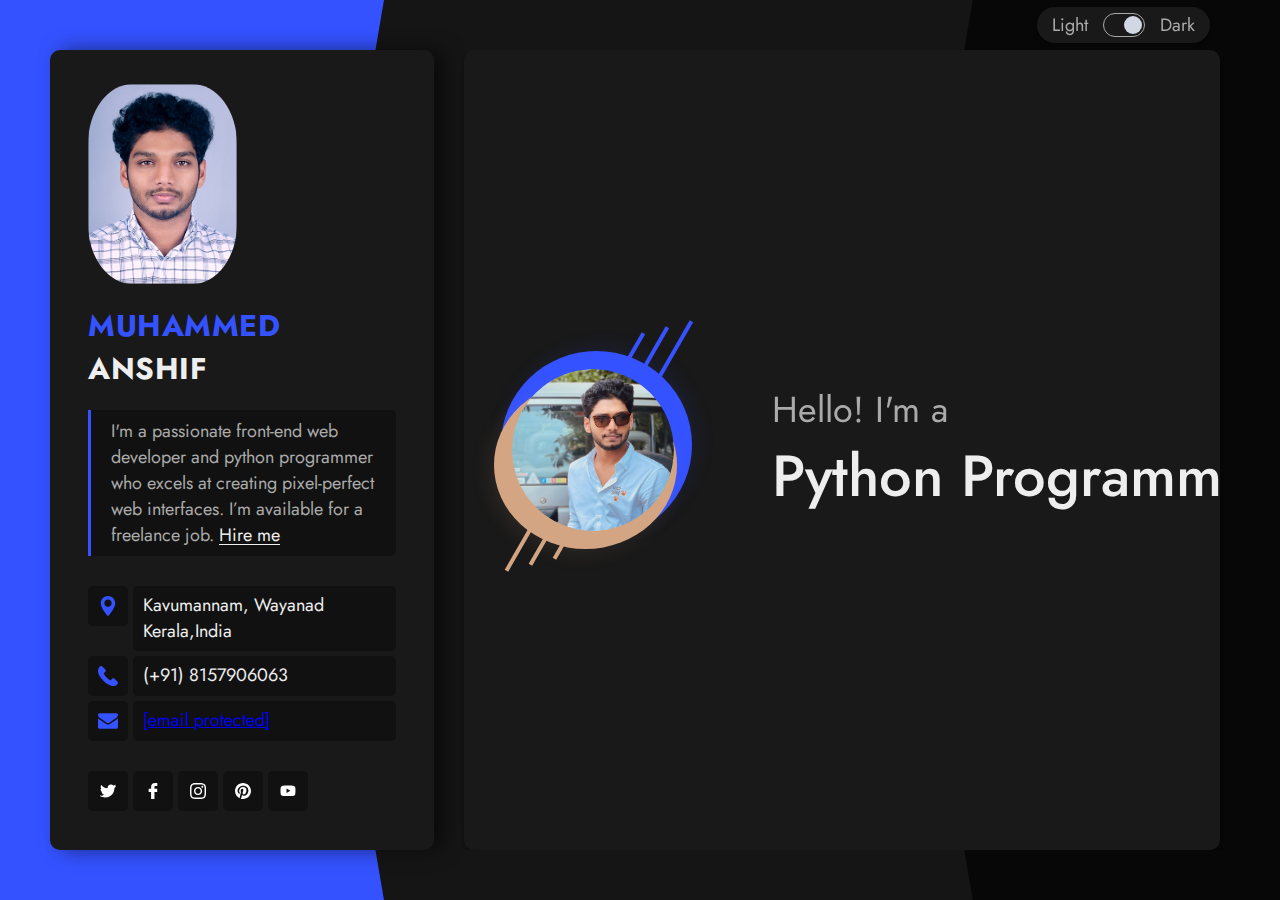
==== index.html @ 089da144 "first commit" ====
<!DOCTYPE html>
<!--[if lt IE 7 ]><html class="ie ie6" lang="en"> <![endif]-->
<!--[if IE 7 ]><html class="ie ie7" lang="en"> <![endif]-->
<!--[if IE 8 ]><html class="ie ie8" lang="en"> <![endif]-->
<!--[if (gte IE 9)|!(IE)]><!--><html lang="en"> <!--<![endif]-->
  

<!-- Mirrored from frenify.net/envato/frenify/html/deeebo/2/index.html by HTTrack Website Copier/3.x [XR&CO'2014], Fri, 22 Jul 2022 03:09:49 GMT -->
<head>

<meta http-equiv="Content-Type" content="text/html; charset=utf-8" />

<meta name="description" content="Deebo">
<meta name="author" content="Frenify">

<meta name="viewport" content="width=device-width, initial-scale=1, maximum-scale=1">

<title>Portfolio</title>

<!-- Google Fonts -->
<link rel="preconnect" href="https://fonts.googleapis.com/" />
<link rel="preconnect" href="https://fonts.gstatic.com/" crossorigin />
<link href="https://fonts.googleapis.com/css2?family=Jost:ital,wght@0,100;0,200;0,300;0,400;0,500;0,600;0,700;0,800;0,900;1,100;1,200;1,300;1,400;1,500;1,600;1,700;1,800;1,900&amp;display=swap" rel="stylesheet" />
<!-- /Google Fonts -->

<!-- Styles -->
<link type="text/css" rel="stylesheet" href="css/base7dd3.css?ver=4" />
<link type="text/css" rel="stylesheet" href="css/magnific7dd3.css?ver=4" />
<link type="text/css" rel="stylesheet" href="css/animated-headlines7dd3.css?ver=4" />
<link type="text/css" rel="stylesheet" href="css/style7dd3.css?ver=4" />
<!--[if lt IE 9]> <script type="text/javascript" src="js/modernizr.custom.js"></script> <![endif]-->
<!-- /Styles -->

</head>

<body>

<div class="deebo_fn_main">
			
			
	<!-- Light/Dark Switcher -->
	<div class="deebo_fn_switcher_wrap">
		<label>
			<span class="light">Light</span>
				<span class="checkbox_wrap">
					<input type="checkbox" id="skin_switcher" checked>
					<span class="slider round"></span>
				</span>
			<span class="dark">Dark</span>
		</label>
	</div>
	<!-- /Light/Dark Switcher -->
	
	
	<!-- Overlay -->
	<div class="right_bar_overlay"></div>
	<!--/ Overlay -->

	<!-- MODALBOX -->
	<div class="deebo_fn_modalbox">
		<a class="extra_closer" href="#"></a>
		<div class="box_inner">
			<a class="closer" href="#"><span></span></a>
			<div class="modal_content">

				<div class="modal_in">
					<!-- Content comes from JS -->
				</div>

				<div class="fn__nav" data-from="" data-index="">
					<a href="#" class="prev">
						<span class="text">Prev</span>
						<span class="arrow_wrapper"><span class="arrow"></span></span>
					</a>
					<a href="#" class="next">
						<span class="text">Next</span>
						<span class="arrow_wrapper"><span class="arrow"></span></span>
					</a>
				</div>
			</div>
		</div>
	</div>
	<!-- /MODALBOX --> 

	<!-- Overlay -->
	<div class="right_bar_overlay"></div>
	<!--/ Overlay -->

	<!-- MODALBOX -->
	<div class="deebo_fn_modalbox">
		<a class="extra_closer" href="#"></a>
		<div class="box_inner">
			<a class="closer" href="#"><span></span></a>
			<div class="modal_content">

				<div class="modal_in">
					<!-- Content comes from JS -->
				</div>

				<div class="fn__nav" data-from="" data-index="">
					<a href="#" class="prev">
						<span class="text">Prev</span>
						<span class="arrow_wrapper"><span class="arrow"></span></span>
					</a>
					<a href="#" class="next">
						<span class="text">Next</span>
						<span class="arrow_wrapper"><span class="arrow"></span></span>
					</a>
				</div>
			</div>
		</div>
	</div>
	<!-- /MODALBOX --> 

	<!-- Modal CV Card -->
	<div class="deebo_fn_cv">

		<!-- CV Inner -->
		<div class="deebo_fn__cv">

			<!-- CV Background -->
			<div class="cv__bg"></div>
			<div class="cv__bg2"></div>
			<!-- /CV Background -->

			<!-- CV Left Side -->
			<div class="cv__header">
				<div class="in">
					<div class="avatar">
						<img src="img/header/4.jpeg" alt="">
					</div>
					<h3><span>Muhammed</span> Anshif</h3>
					<p class="quote">I'm a passionate front-end web developer and  python programmer who excels at creating pixel-perfect web interfaces. I’m available for a freelance job. <a href="#contact" class="anchor">Hire me</a></p>
					<ul class="contact_info">
						<li>
							<span class="icon"><img src="svg/location.svg" alt="" class="fn__svg"></span>
							<p>Kavumannam, Wayanad Kerala,India</p>
						</li>
						<li>
							<span class="icon"><img src="svg/call.svg" alt="" class="fn__svg"></span>
							<p>(+91) 8157906063</p>
						</li>
						<li>
							<span class="icon"><img src="svg/message.svg" alt="" class="fn__svg"></span>
							<p><a href="Muhammedanshif35@gmail.com" class="__cf_email__" data-cfemail="08696c696557656164666d7a486d70696578646d266b6765">[email&#160;protected]</a></p>
						</li>
					</ul>
					<ul class="social">
						<li>
							<a href="#" target="_blank" title="twitter.com">
								<img class="fn__svg" src="svg/twitter.svg" alt="twitter.com" />
							</a>
						</li>
						<li>
							<a href="#" target="_blank" title="facebook.com">
								<img class="fn__svg" src="svg/facebook-logo.svg" alt="facebook.com" />
							</a>
						</li>
						<li>
							<a href="https://www.instagram.com/muhammed.anshif/" target="_blank" title="instagram.com">
								<img class="fn__svg" src="svg/instagram.svg" alt="instagram.com" />
							</a>
						</li>
						<li>
							<a href="#" target="_blank" title="printerest.com">
								<img class="fn__svg" src="svg/pinterest.svg" alt="printerest.com" />
							</a>
						</li>
						<li>
							<a href="#" target="_blank" title="youtube.com">
								<img class="fn__svg" src="svg/youtube.svg" alt="youtube.com" />
							</a>
						</li>
					</ul>
				</div>
			</div>
			<!-- /CV Left Side -->

			<!-- /CV Content Side -->
			<div class="cv__content">
				
				<section id="hero-header" class="section_header">
					<div class="content">
						<div class="left_hero_header">
							<div class="circle">
								<div class="bg_img" data-bg-img="img/header/2-modified.png"></div>
								<img src="img/thumb/square.jpg" alt="" />
								<div class="circle_holder_blue"><span></span></div>
								<div class="circle_holder_orange"><span></span></div>
								<div class="lines">
									<span></span>
									<span></span>
									<span></span>
								</div>
							</div>
						</div>
						<div class="right_hero_header">
							<div class="my_self">
								<h4>Hello! I'm a</h4>
								<h2>
									<!-- It is animation title. You can change animation variation by changing extra class to one of next classes: zoom, rotate-1, letters type, letters rotate-2, loading-bar, slide, clip, letters rotate-3, letters scale, push. cd-headline class can not be removed.  -->
									<span class="cd-headline clip">
										<span class="cd-words-wrapper">
										  <b class="is-visible">Python Programmer</b>
										  <b>Developer</b>
										  <b>Freelancer</b>
										</span>
									</span>
								</h2>
							</div>
						</div>
					</div>
				</section>


				<!-- CV: Biography Section -->
				<section id="cv_biography">
					<div class="section_title">
						<h3>Biography</h3>
					</div>
					<p>I'm a Freelancer full-stack Web Developer over 1 year experience,from kerala.I code and create web elements for amazing people<br> around the world. I like to work with new people.New people are New experiences.</p>
					<div class="fn_cs_info_items">
						<ul>
							<li><p>Name: <span>Muhammed Anshif</span></p></li>
							<li><p>Birthday: <span>June 15, 2000</span></p></li>
							<li><p>Languages: <span>English, Malayalam, Hindi,Tamil</span></p></li>
							<li><p>Age: <span>22 Years</span></p></li>
							<li><p>Nationality: <span>Indian</span></p></li>
							<li><p>Adress: <span>Wayanad, Kerala</span></p></li>
							<li><p>Telegram: <span>Available</span></p></li>
							<li><p>Phone: <span><a href="tel:+918157906063">(+91)8157906063</a></span></p></li>
							<li><p>Skype: <span>muhammedanshif35</span></p></li>
							<li><p>Email: <span><a href="muhammedanshif35@gmail.com"><span class="__cf_email__" data-cfemail="6a0c060b081e0f0b072a0d070b030644090507">[email&#160;protected]</span></a></span></p></li>
						</ul>
					</div>
				</section>
				<!-- /CV: Biography Section -->


				<!-- CV: Education Section -->
				<section id="cv_education">
					<div class="section_title">
						<h3>Education</h3>
					</div>
					<div class="fn_cs_boxed_list">
						<ul>
							<li>
								<div class="item">
									<div class="item_top">
										<h5>Calicut University</h5>
										<span>( 2018 — 2021 )</span>
									</div>
									<h3>Bachlores in Computer Application</h3>
									<p>Completed my degree in Bca from Wmo arts and science Collage,Muttil,Wayanad under Calicut University</p>
								</div>
							</li>
							<li>
								<div class="item">
									<div class="item_top">
										<h5>Govt. of kerala</h5>
										<span>( 2016 — 2018 )</span>
									</div>
									<h3>Higher Secondary</h3>
									<p>Completed my higher secondary in Science stream from wohss pinangode,Wayanad under kerala board of higher secondary education </p>
								</div>
							</li>
							<li>
								<div class="item">
									<div class="item_top">
										<h5>CBSE </h5>
										<span>( 2015 — 2016 )</span>
									</div>
									<h3>High School</h3>
									<p>Completed my High School From St.joseph's Convent School,Kalpetta,Wayanad under Central board of secondary education</p>
								</div>
							</li>
						</ul>
					</div>
				</section>
				<!-- /CV: Education Section -->


				<!-- CV: Experience Section -->
				<section id="cv_experience">
					<div class="section_title">
						<h3>Experience</h3>
					</div>
					<div class="fn_cs_boxed_list">
						<ul>
							<li>
								<div class="item">
									<div class="item_top">
										<h5>Quest  Innovative Solutions</h5>
										<span>( 2021 — 2022 )</span>
									</div>
									<h3>Full Stack Web developer</h3>
									<p>Completed My training programme from quest innovative solutions,Calicut</p>
								</div>
							</li>
							<li>
								<div class="item">
									<div class="item_top">
										<h5>Freelancer </h5>
										<span></span>
									</div>
									<h3>Front-end Developer</h3>
									<p>I'm a Freelancer full-stack Web Developer over 1 year experience.</p>
								</div>
							</li>
							<li>
								<!-- <div class="item">
									<div class="item_top">
										<h5>Twitter  LLC</h5>
										<span>( 2016 — 2011 )</span>
									</div>
									<h3>Graphic Designer</h3>
									<p>Adipisicing Lorem ipsum dolor sit amet, consectetur elit, sed do eiusmod tempor incididunt ut labore et dolore magna aliqua. </p>
								</div> -->
							</li>
						</ul>
					</div>
				</section>
				<!-- /CV: Experience Section -->


				<!-- CV: Skills Section -->
				<section id="cv_skills">
					<div class="section_title">
						<h3>Professionality</h3>
					</div>
					<div class="fn_cs_progress_bar">
						<div class="progress_item" data-value="80">
							<div class="item_in">
								<h3 class="progress_title">Adobe Photoshop</h3>
								<span class="progress_percent"></span>
								<div class="progress_bg"></div>
							</div>
						</div>

						<div class="progress_item" data-value="85">
							<div class="item_in">
								<h3 class="progress_title">HTML5 &amp; CSS3</h3>
								<span class="progress_percent"></span>
								<div class="progress_bg"></div>
							</div>
						</div>

						<div class="progress_item" data-value="65">
							<div class="item_in">
								<h3 class="progress_title">Python,Django</h3>
								<span class="progress_percent"></span>
								<div class="progress_bg"></div>
							</div>
						</div>

						<div class="progress_item" data-value="60">
							<div class="item_in">
								<h3 class="progress_title">Java</h3>
								<span class="progress_percent"></span>
								<div class="progress_bg"></div>
							</div>
						</div>

					</div>
				</section>
				<!-- /CV: Skills Section -->


				<!-- CV: Services Section -->
				<section id="cv_services">
					<div class="section_title">
						<h3>Services</h3>
					</div>
					<p>I help ambitious businesses like yours generate more profits by building awareness, driving web traffic, connecting with customers and growing overall sales.</p>
					<div class="fn_cs_service_list">
						<ul>
							<li>
								<div class="item">
									<div class="item_left">
										<h3>Websites &amp; platforms</h3>
										<p>I build brands through cultural insights &amp; strategic vision. Custom crafted business solutions.</p>
									</div>
									<div class="item_right">
										<p>offer price</p>
										<h3>$10</h3>
									</div>
								</div>
							</li>
							<li>
								<div class="item">
									<div class="item_left">
										<h3>Mobile applications</h3>
										<p>Custom marketing solutions. Get your business on the next level. We provide worldwide marketing.</p>
									</div>
									<div class="item_right">
										<p>offer price</p>
										<h3>$10</h3>
									</div>
								</div>
							</li>
							<li>
								<!-- <div class="item">
									<div class="item_left">
										<h3>Strategy &amp; branding</h3>
										<p>Design direction for business. Get your business on the next level. We help to create great experiences.</p>
									</div>
									<div class="item_right">
										<p>Starts from</p>
										<h3>$500</h3>
									</div>
								</div>
							</li>
							<li> -->
								<div class="item">
									<div class="item_left">
										<h3>Design conspect</h3>
										<p>Design direction for business. Get your business on the next level. We help to create great experiences.</p>
									</div>
									<div class="item_right">
										<p>offer price</p>
										<h3>$10</h3>
									</div>
								</div>
							</li>
						</ul>
					</div>
				</section>
				<!-- /CV: Services Section -->
				
				
				<!-- CV: Portfolio Section-->
				<section id="cv_portfolio">
					<div class="section_title">
						<h3>Portfolio</h3>
					</div>
					
					<!-- Portfolio Shortcode -->
					<div class="fn_cs_portfolio">
					
						<!-- Portfolio Filter -->
						<div class="portfolio_filter">
							<ul>
								<li><a href="#" class="current" data-filter="*">All</a></li>
								<li><a href="#" data-filter=".youtube">Youtube</a></li>
								<li><a href="#" data-filter=".vimeo">Vimeo</a></li>
								<li><a href="#" data-filter=".soundcloud">Soundcloud</a></li>
								<li><a href="#" data-filter=".popup">Popup</a></li>
							</ul>
						</div>
						<!-- /Portfolio Filter -->
						
						
						<!-- Portfolio List -->
						<div class="portfolio_list">
							<ul class="gallery_zoom grid">
								<li class="youtube grid-item">
									<div class="inner">
										<div class="entry">
											<a class="popup-youtube" href="https://www.youtube.com/watch?v=7e90gBu4pas">
												<img src="img/thumb/42-56.jpg" alt="" />
												<div class="main" data-bg-img="img/portfolio/1.jpg"></div>
												<div class="mobile_title">
													<h3>Mockup Shape</h3>
													<span>Youtube</span>
												</div>
											</a>
										</div>
									</div>
								</li>
								<li class="vimeo grid-item">
									<div class="inner">
										<div class="entry">
											<a class="popup-vimeo" href="https://vimeo.com/337293658">
												<img src="img/thumb/42-34.jpg" alt="" />
												<div class="main" data-bg-img="img/portfolio/2.jpg"></div>
												<div class="mobile_title">
													<h3>Ave Bottle</h3>
													<span>Vimeo</span>
												</div>
											</a>
										</div>
									</div>
								</li>
								<li class="soundcloud grid-item">
									<div class="inner">
										<div class="entry">
											<a class="soundcloude_link mfp-iframe audio" href="https://w.soundcloud.com/player/?url=https%3A//api.soundcloud.com/tracks/471954807&amp;color=%23ff5500&amp;auto_play=true&amp;hide_related=false&amp;show_comments=true&amp;show_user=true&amp;show_reposts=false&amp;show_teaser=true&amp;visual=true">
												<img src="img/thumb/42-56.jpg" alt="" />
												<div class="main" data-bg-img="img/portfolio/3.jpg"></div>
												<div class="mobile_title">
													<h3>Magic Art</h3>
													<span>Soundcloud</span>
												</div>
											</a>
										</div>
									</div>
								</li>
								<li class="popup grid-item">
									<div class="inner">
										<div class="entry">
											<a class="zoom" href="img/portfolio/5.jpg">
												<img src="img/thumb/42-56.jpg" alt="" />
												<div class="main" data-bg-img="img/portfolio/5.jpg"></div>
												<div class="mobile_title">
													<h3>Blue Lemon</h3>
													<span>Popup</span>
												</div>
											</a>
										</div>
									</div>
								</li>
								<li class="popup grid-item">
									<div class="inner">
										<div class="entry">
											<a class="zoom" href="img/portfolio/4.jpg">
												<img src="img/thumb/42-34.jpg" alt="" />
												<div class="main" data-bg-img="img/portfolio/4.jpg"></div>
												<div class="mobile_title">
													<h3>Art Stone</h3>
													<span>Popup</span>
												</div>
											</a>
										</div>
									</div>
								</li>
								<li class="popup grid-item">
									<div class="inner">
										<div class="entry">
											<a class="zoom" href="img/portfolio/6.jpg">
												<img src="img/thumb/42-34.jpg" alt="" />
												<div class="main" data-bg-img="img/portfolio/6.jpg"></div>
												<div class="mobile_title">
													<h3>Global Evolution</h3>
													<span>Popup</span>
												</div>
											</a>
										</div>
									</div>
								</li>
							</ul>
						</div>
						<!-- /Portfolio List -->
						
					</div>
					<!-- /Portfolio Shortcode -->
					
				</section>
				<!-- /CV: Portfolio Section-->

				<!-- CV: Testimonials -->
				<!-- <section id="cv_testimonials">
					<div class="section_title">
						<h3>References</h3>
					</div>
					<p>A testimonial is effectively a review or recommendation from a client, letting other people know how your products or services benefitted them. We respect each client and help everyone with all our might.</p>

					<div class="fn_cs_testimonials">
						<ul>
							<li>
								<div class="item">
									<div class="item_left">
										<p>One of the best. It works quite well for software development also. The design and ease of installation and customizing is exceptional. Many plaudits to the developers!</p>
									</div>
									<div class="item_right">
										<div class="t_ava">
											<div class="ava_in" data-bg-img="img/testimonials/1.jpg"></div>
										</div>
										<div class="t_name">
											<p>OldPhot</p>
										</div>
										<div class="t_rating" data-stars="5">
											<div class="rating_in">
												<div class="rating_active"><img src="svg/five-stars.svg" alt="" class="fn__svg"></div>
												<div class="rating_regular"><img src="svg/five-stars.svg" alt="" class="fn__svg"></div>
											</div>
										</div>
									</div>
								</div>
							</li>
							<li>
								<div class="item">
									<div class="item_left">
										<p>Very good design and code quality. The costumer support is excellent. They respond within minutes and solve problems on the fly. I sincerely recommend!</p>
									</div>
									<div class="item_right">
										<div class="t_ava">
											<div class="ava_in" data-bg-img="img/testimonials/2.jpg"></div>
										</div>
										<div class="t_name">
											<p>Wuoh</p>
										</div>
										<div class="t_rating" data-stars="5">
											<div class="rating_in">
												<div class="rating_active"><img src="svg/five-stars.svg" alt="" class="fn__svg"></div>
												<div class="rating_regular"><img src="svg/five-stars.svg" alt="" class="fn__svg"></div>
											</div>
										</div>
									</div>
								</div>
							</li>
							<li>
								<div class="item">
									<div class="item_left">
										<p>I Like the whole Theme, the design, customizability, features, etc. The support has been absolutely fantastic and friendly, helping me to solve any issue I was having.</p>
									</div>
									<div class="item_right">
										<div class="t_ava">
											<div class="ava_in" data-bg-img="img/testimonials/3.jpg"></div>
										</div>
										<div class="t_name">
											<p>Bartolo</p>
										</div>
										<div class="t_rating" data-stars="5">
											<div class="rating_in">
												<div class="rating_active"><img src="svg/five-stars.svg" alt="" class="fn__svg"></div>
												<div class="rating_regular"><img src="svg/five-stars.svg" alt="" class="fn__svg"></div>
											</div>
										</div>
									</div>
								</div>
							</li>
							<li>
								<div class="item">
									<div class="item_left">
										<p>The best theme in the world ;) Really love it. Support is amazing, and they always help me with my problems. To be honest - I have earlier other theme, but this is so good, that why I choose it</p>
									</div>
									<div class="item_right">
										<div class="t_ava">
											<div class="ava_in" data-bg-img="img/testimonials/4.jpg"></div>
										</div>
										<div class="t_name">
											<p>Przemeknorek</p>
										</div>
										<div class="t_rating" data-stars="5">
											<div class="rating_in">
												<div class="rating_active"><img src="svg/five-stars.svg" alt="" class="fn__svg"></div>
												<div class="rating_regular"><img src="svg/five-stars.svg" alt="" class="fn__svg"></div>
											</div>
										</div>
									</div>
								</div>
							</li>
						</ul>
					</div>


				</section>
				<!-- /CV: Testimonials -->
				
				
				<!-- CV: Clients Section -->
				<section id="clients" class="section_clients">
					<div class="section_title">
						<h3>Clients</h3>
					</div>
					<div class="clients_wrapper">
						<ul>
							<li>
								<a href="#">
									<img src="img/clients/1.png" alt="colorlib" />
								</a>
							</li>
							<li>
								<a href="#">
									<img src="img/clients/2.png" alt="envato" />
								</a>
							</li>
							<li>
								<a href="#">
									<img src="img/clients/3.png" alt="pingdom" />
								</a>
							</li>
							<li>
								<a href="#">
									<img src="img/clients/4.png" alt="magento" />
								</a>
							</li>
							<li>
								<a href="#">
									<img src="img/clients/5.png" alt="woocommerce" />
								</a>
							</li>
							<li>
								<a href="#">
									<img src="img/clients/6.png" alt="larevel" />
								</a>
							</li>
							<li>
								<a href="#">
									<img src="img/clients/7.png" alt="angular" />
								</a>
							</li>
							<li>
								<a href="#">
									<img src="img/clients/8.png" alt="google" /> 
								</a>
							</li>
						</ul>
					</div>
				</section> 
				<!-- /CV: Clients Section -->
				
				
				<!-- CV: News Section -->
				<!-- <section id="tips" class="section_tips">
					<div class="section_title">
						<h3>Latest Articles</h3>
					</div>

					<div class="tips_content">
						<ul class="modal_items" data-from="blog" data-count="5">
							<li>
								<div class="item modal_item" data-index="1">
									<div class="item_left">
										<p>November 18, 2021</p>
										<h5><a href="#">Emotional Slider Animation in After Effects</a></h5>
										<a href="#" class="read_more">Read More</a>
										<div class="fn__hidden">
											<p class="fn__cat">November 18, 2021</p>
											<h3 class="fn__title">Emotional Slider Animation in After Effects</h3>
											<div class="img_holder">
												<img src="img/thumb/square.jpg" alt="">
												<div class="abs_img" data-bg-img="img/blog/1.jpg"></div>
											</div>
											<p class="fn__desc">Sed ornare tellus a odio bibendum, at tristique sapien malesuada. Proin sagittis maximus accumsan. Class aptent taciti sociosqu ad litora torquent per conubia nostra, per inceptos himenaeos. Lorem ipsum dolor sit amet, consectetur adipiscing elit. Quisque gravida quam sit amet elit varius tempor. Pellentesque purus eros, blandit eu mollis vel, commodo eget orci.</p>
											<p class="fn__desc">Quisque dui metus, eleifend at enim ac, imperdiet sagittis dolor. Vestibulum ipsum quam, feugiat non velit sit amet, pulvinar varius nisl. Mauris tristique, ipsum sit amet lacinia congue, mauris magna tempus nibh, in mollis eros enim a tortor. Morbi enim arcu, tristique vitae mi nec, hendrerit pharetra metus. Phasellus id feugiat purus. In vel elit eu lacus ultrices feugiat. Etiam at aliquet mi. Nunc sit amet libero sit amet lectus pellentesque sagittis. Curabitur blandit ante quis erat dapibus viverra.</p>
											<p class="fn__desc">Sed porttitor augue erat, vitae convallis odio viverra id. In nec finibus elit. Nullam ac sodales nunc, vel sagittis elit. Ut condimentum ex ipsum, eu ornare odio aliquam eu. Ut iaculis eros quam, eu bibendum tellus convallis quis. Donec sapien risus, consequat ut magna nec, interdum porta nisl. Vivamus pulvinar hendrerit finibus.</p>
										</div>
									</div>
									<div class="item_right">
										<div class="abs_img" data-bg-img="img/blog/1.jpg"></div>
									</div>
								</div>
							</li>
							<li>
								<div class="item modal_item" data-index="2">
									<div class="item_left">
										<p>September 15, 2021</p>
										<h5><a href="#">Principle Tutorial &amp; Onboarding Flow Animation</a></h5>
										<a href="#" class="read_more">Read More</a>
										<div class="fn__hidden">
											<p class="fn__cat">September 15, 2021</p>
											<h3 class="fn__title">Principle Tutorial &amp; Onboarding Flow Animation</h3>
											<div class="img_holder">
												<img src="img/thumb/square.jpg" alt="">
												<div class="abs_img" data-bg-img="img/blog/2.jpg"></div>
											</div>
											<p class="fn__desc">Sed ornare tellus a odio bibendum, at tristique sapien malesuada. Proin sagittis maximus accumsan. Class aptent taciti sociosqu ad litora torquent per conubia nostra, per inceptos himenaeos. Lorem ipsum dolor sit amet, consectetur adipiscing elit. Quisque gravida quam sit amet elit varius tempor. Pellentesque purus eros, blandit eu mollis vel, commodo eget orci.</p>
											<p class="fn__desc">Quisque dui metus, eleifend at enim ac, imperdiet sagittis dolor. Vestibulum ipsum quam, feugiat non velit sit amet, pulvinar varius nisl. Mauris tristique, ipsum sit amet lacinia congue, mauris magna tempus nibh, in mollis eros enim a tortor. Morbi enim arcu, tristique vitae mi nec, hendrerit pharetra metus. Phasellus id feugiat purus. In vel elit eu lacus ultrices feugiat. Etiam at aliquet mi. Nunc sit amet libero sit amet lectus pellentesque sagittis. Curabitur blandit ante quis erat dapibus viverra.</p>
											<p class="fn__desc">Sed porttitor augue erat, vitae convallis odio viverra id. In nec finibus elit. Nullam ac sodales nunc, vel sagittis elit. Ut condimentum ex ipsum, eu ornare odio aliquam eu. Ut iaculis eros quam, eu bibendum tellus convallis quis. Donec sapien risus, consequat ut magna nec, interdum porta nisl. Vivamus pulvinar hendrerit finibus.</p>
										</div>
									</div>
									<div class="item_right">
										<div class="abs_img" data-bg-img="img/blog/2.jpg"></div>
									</div>
								</div>
							</li>
							<li>
								<div class="item modal_item" data-index="3">
									<div class="item_left">
										<p>September 03, 2021</p>
										<h5><a href="#">Ordering Ballooon Bouquets UI Design and Animation</a></h5>
										<a href="#" class="read_more">Read More</a>
										<div class="fn__hidden">
											<p class="fn__cat">September 03, 2021</p>
											<h3 class="fn__title">Ordering Ballooon Bouquets UI Design and Animation</h3>
											<div class="img_holder">
												<img src="img/thumb/square.jpg" alt="">
												<div class="abs_img" data-bg-img="img/blog/3.jpg"></div>
											</div>
											<p class="fn__desc">Sed ornare tellus a odio bibendum, at tristique sapien malesuada. Proin sagittis maximus accumsan. Class aptent taciti sociosqu ad litora torquent per conubia nostra, per inceptos himenaeos. Lorem ipsum dolor sit amet, consectetur adipiscing elit. Quisque gravida quam sit amet elit varius tempor. Pellentesque purus eros, blandit eu mollis vel, commodo eget orci.</p>
											<p class="fn__desc">Quisque dui metus, eleifend at enim ac, imperdiet sagittis dolor. Vestibulum ipsum quam, feugiat non velit sit amet, pulvinar varius nisl. Mauris tristique, ipsum sit amet lacinia congue, mauris magna tempus nibh, in mollis eros enim a tortor. Morbi enim arcu, tristique vitae mi nec, hendrerit pharetra metus. Phasellus id feugiat purus. In vel elit eu lacus ultrices feugiat. Etiam at aliquet mi. Nunc sit amet libero sit amet lectus pellentesque sagittis. Curabitur blandit ante quis erat dapibus viverra.</p>
											<p class="fn__desc">Sed porttitor augue erat, vitae convallis odio viverra id. In nec finibus elit. Nullam ac sodales nunc, vel sagittis elit. Ut condimentum ex ipsum, eu ornare odio aliquam eu. Ut iaculis eros quam, eu bibendum tellus convallis quis. Donec sapien risus, consequat ut magna nec, interdum porta nisl. Vivamus pulvinar hendrerit finibus.</p>
										</div>
									</div>
									<div class="item_right">
										<div class="abs_img" data-bg-img="img/blog/3.jpg"></div>
									</div>
								</div>
							</li>
							<li class="be_animated">
								<div class="item modal_item" data-index="4">
									<div class="item_left">
										<p>August 20, 2021</p>
										<h5><a href="#">How to Prepare Your Design Portfolio</a></h5>
										<a href="#" class="read_more">Read More</a>
										<div class="fn__hidden">
											<p class="fn__cat">August 20, 2021</p>
											<h3 class="fn__title">How to Prepare Your Design Portfolio</h3>
											<div class="img_holder">
												<img src="img/thumb/square.jpg" alt="">
												<div class="abs_img" data-bg-img="img/blog/4.jpg"></div>
											</div>
											<p class="fn__desc">Sed ornare tellus a odio bibendum, at tristique sapien malesuada. Proin sagittis maximus accumsan. Class aptent taciti sociosqu ad litora torquent per conubia nostra, per inceptos himenaeos. Lorem ipsum dolor sit amet, consectetur adipiscing elit. Quisque gravida quam sit amet elit varius tempor. Pellentesque purus eros, blandit eu mollis vel, commodo eget orci.</p>
											<p class="fn__desc">Quisque dui metus, eleifend at enim ac, imperdiet sagittis dolor. Vestibulum ipsum quam, feugiat non velit sit amet, pulvinar varius nisl. Mauris tristique, ipsum sit amet lacinia congue, mauris magna tempus nibh, in mollis eros enim a tortor. Morbi enim arcu, tristique vitae mi nec, hendrerit pharetra metus. Phasellus id feugiat purus. In vel elit eu lacus ultrices feugiat. Etiam at aliquet mi. Nunc sit amet libero sit amet lectus pellentesque sagittis. Curabitur blandit ante quis erat dapibus viverra.</p>
											<p class="fn__desc">Sed porttitor augue erat, vitae convallis odio viverra id. In nec finibus elit. Nullam ac sodales nunc, vel sagittis elit. Ut condimentum ex ipsum, eu ornare odio aliquam eu. Ut iaculis eros quam, eu bibendum tellus convallis quis. Donec sapien risus, consequat ut magna nec, interdum porta nisl. Vivamus pulvinar hendrerit finibus.</p>
										</div>
									</div>
									<div class="item_right">
										<div class="abs_img" data-bg-img="img/blog/4.jpg"></div>
									</div>
								</div>
							</li>
							<li class="be_animated">
								<div class="item modal_item" data-index="5">
									<div class="item_left">
										<p>July 11, 2021</p>
										<h5><a href="#">Lottie Animation &amp; After Effects Tutorial</a></h5>
										<a href="#" class="read_more">Read More</a>
										<div class="fn__hidden">
											<p class="fn__cat">July 11, 2021</p>
											<h3 class="fn__title">Lottie Animation &amp; After Effects Tutorial</h3>
											<div class="img_holder">
												<img src="img/thumb/square.jpg" alt="">
												<div class="abs_img" data-bg-img="img/blog/5.jpg"></div>
											</div>
											<p class="fn__desc">Sed ornare tellus a odio bibendum, at tristique sapien malesuada. Proin sagittis maximus accumsan. Class aptent taciti sociosqu ad litora torquent per conubia nostra, per inceptos himenaeos. Lorem ipsum dolor sit amet, consectetur adipiscing elit. Quisque gravida quam sit amet elit varius tempor. Pellentesque purus eros, blandit eu mollis vel, commodo eget orci.</p>
											<p class="fn__desc">Quisque dui metus, eleifend at enim ac, imperdiet sagittis dolor. Vestibulum ipsum quam, feugiat non velit sit amet, pulvinar varius nisl. Mauris tristique, ipsum sit amet lacinia congue, mauris magna tempus nibh, in mollis eros enim a tortor. Morbi enim arcu, tristique vitae mi nec, hendrerit pharetra metus. Phasellus id feugiat purus. In vel elit eu lacus ultrices feugiat. Etiam at aliquet mi. Nunc sit amet libero sit amet lectus pellentesque sagittis. Curabitur blandit ante quis erat dapibus viverra.</p>
											<p class="fn__desc">Sed porttitor augue erat, vitae convallis odio viverra id. In nec finibus elit. Nullam ac sodales nunc, vel sagittis elit. Ut condimentum ex ipsum, eu ornare odio aliquam eu. Ut iaculis eros quam, eu bibendum tellus convallis quis. Donec sapien risus, consequat ut magna nec, interdum porta nisl. Vivamus pulvinar hendrerit finibus.</p>
										</div>
									</div>
									<div class="item_right">
										<div class="abs_img" data-bg-img="img/blog/5.jpg"></div>
									</div>
								</div>
							</li>
						</ul>
					</div>
					<div class="load_more">
						<a href="#" data-done="Done" data-no="No more articles found">
							<span class="text">Load More Articles</span>
							<span class="fn__pulse">
								<span></span>
								<span></span>
								<span></span>
							</span>
						</a>
					</div>
				</section> -->
				<!-- CV: News Section -->
				
				
				<section id="contact" class="section_contact">
					<div class="section_title">
						<h3>Contact Me</h3>
					</div>
					<form class="contact_form" action="https://frenify.net/" method="post" autocomplete="off" data-email="frenifyteam@gmail.com">

						<!--
							Don't remove below code in avoid to work contact form properly.
							You can chance dat-success value with your one. It will be used when user will try to contact via contact form and will get success message.
						-->
						<div class="success" data-success="Your message has been received, we will contact you soon."></div>
						<div class="empty_notice"><span>Please Fill Required Fields!</span></div>
						<!-- -->

						<div class="items_wrap">
							<div class="items">
								<div class="item half">
									<div class="input_wrapper">
										<input id="name" type="text" placeholder="Name *" />
									</div>
								</div>
								<div class="item half">
									<div class="input_wrapper">
										<input id="email" type="email" placeholder="Email *" />
									</div>
								</div>
								<div class="item">
									<div class="input_wrapper">
										<input id="phone" type="text" placeholder="Phone" />
									</div>
								</div>
								<div class="item">
									<div class="input_wrapper">
										<textarea id="message" placeholder="Message"></textarea>
									</div>
								</div>
								<div class="item">
									<a id="send_message" href="#">Send Message</a>
								</div>
							</div>
						</div>
					</form>
				</section>


			</div>
			<!-- /CV Content Side -->

		</div>
		<!-- CV Inner -->
	</div>
	<!-- /Modal CV Card -->

	

</div>

<!-- Scripts -->
<script data-cfasync="false" src="../../../../../cdn-cgi/scripts/5c5dd728/cloudflare-static/email-decode.min.js"></script><script type="text/javascript" src="js/jquery7dd3.js?ver=4"></script>
<script type="text/javascript" src="js/isotope.js"></script>
<script type="text/javascript" src="js/magnific.js"></script>
<script type="text/javascript" src="js/animated-headlines7dd3.js?ver=4"></script>
<script type="text/javascript" src="js/waypoints7dd3.js?ver=4"></script>
<!--[if lt IE 10]> <script type="text/javascript" src="js/ie8.js"></script> <![endif]-->
<script type="text/javascript" src="js/init7dd3.js?ver=4"></script>
<!-- /Scripts -->

</body>

<!-- Mirrored from frenify.net/envato/frenify/html/deeebo/2/index.html by HTTrack Website Copier/3.x [XR&CO'2014], Fri, 22 Jul 2022 03:09:51 GMT -->
</html>
---- css/base7dd3.css ----
/*
This file is made by Frenify
This css file includes all base styles and template's main color (in this tempalte main color is pink(#f00a77)). 
Template's main color styles located at the bottom of this file.
*/
html,body,div,span,applet,object,iframe,h1,h2,h3,h4,h5,h6,p,blockquote,pre,a,abbr,acronym,address,big,cite,code,del,dfn,em,font,ins,kbd,q,s,samp,small,strike,strong,sub,sup,tt,var,b,u,i,center,dl,dt,dd,ol,ul,li,fieldset,form,label,legend,table,caption,tbody,tfoot,thead,tr,th,td
	{
	background: transparent;
	border: 0;
	margin: 0;
	padding: 0;
	vertical-align: baseline;
	outline: none;
}

article, aside, details, figcaption, figure, footer, header, hgroup, nav, section {
    display: block;
}

blockquote {
	quotes: none;
}

blockquote:before,blockquote:after {
	content: '';
	content: none;
}
ul, ol{
	margin:30px;
	list-style-type: none;
}
ul li, ol li{
	margin-bottom:5px;
}
img{
	vertical-align:middle;
	max-width:100%;
}
iframe{
	max-width:100%;
}
del {
	text-decoration: line-through;
}
a, i{
	-webkit-transition: all .3s ease;
	   -moz-transition: all .3s ease;
	    -ms-transition: all .3s ease;
	     -o-transition: all .3s ease;
	        transition: all .3s ease;
	border:none;
}
a:hover{text-decoration:none;}

h1, h2, h3, h4, h5, h6{
	font-weight:700;
	color:#0b0a0c;
	margin-bottom:20px;
}
h1 { font-size: 45px; }
h2 { font-size: 36px; }
h3 { font-size: 30px; }
h4 { font-size: 24px; }
h5 { font-size: 20px; }
h6 { font-size: 16px; }

table{
	width:100%;
	max-width:100%;
	text-align:left;
	border-collapse: collapse;
	border-spacing: 0px;
	margin-bottom:15px;
	color:#999;
	border:1px solid #eee;
}
table tr{
	border:1px solid #eee;
}
table th{
	vertical-align:top;
	color:#333;
	background:none;
	font-size:16px;
	font-weight:normal;
	padding:15px 10px;
	border:1px solid #eee;
}
table td{
	vertical-align:top;
	padding:10px;
	border:1px solid #eee;
}

code, pre {
	padding: 10px;
	padding-bottom: 0;
	border-left: 3px solid #6FBF71;
	border-bottom: 1px solid transparent;
	background: #f7f7f7;
	overflow-x:scroll;
}

pre{
	display: block;	
	word-break: break-all;
	word-wrap: break-word;
}
pre code { white-space: pre-wrap; }

p{
	letter-spacing:1px;
}


.space10{width:100%; float:left; clear:both; margin-bottom:10px;}
.space20{width:100%; float:left; clear:both; margin-bottom:20px;}
.space30{width:100%; float:left; clear:both; margin-bottom:30px;}
.space40{width:100%; float:left; clear:both; margin-bottom:40px;}
.space50{width:100%; float:left; clear:both; margin-bottom:50px;}
.space60{width:100%; float:left; clear:both; margin-bottom:60px;}
.space70{width:100%; float:left; clear:both; margin-bottom:70px;}
.space80{width:100%; float:left; clear:both; margin-bottom:80px;}
.space90{width:100%; float:left; clear:both; margin-bottom:90px;}
.space100{width:100%; float:left; clear:both; margin-bottom:100px;}
.space200{width:100%; float:left; clear:both; margin-bottom:200px;}
.space300{width:100%; float:left; clear:both; margin-bottom:300px;}
.space400{width:100%; float:left; clear:both; margin-bottom:400px;}
.space500{width:100%; float:left; clear:both; margin-bottom:500px;}
.space1000{width:100%; float:left; clear:both; margin-bottom:1000px;}


/*------------------------------------------------------------------*/ 
/*	x) FORM ELEMENTS
/*------------------------------------------------------------------*/
textarea{
	border-radius:0;
	font-size:13px;
	color:#333;
	resize:vertical;
	font-family:'Raleway', Arial, Helvetica, sans-serif;
	
	-webkit-box-sizing: border-box; /* Safari/Chrome, other WebKit */
	-moz-box-sizing: border-box;    /* Firefox, other Gecko */
	-ms-box-sizing: border-box;     /* IE 10 + */
	box-sizing: border-box;         /* Opera/IE 8+ */
	
	line-height:1.4;
	padding:10px!important;
	width:100%;
	border:1px solid #eee;
	
	-webkit-transition: all .3s ease;
	   -moz-transition: all .3s ease;
	    -ms-transition: all .3s ease;
	     -o-transition: all .3s ease;
	        transition: all .3s ease;
}
input[type="text"],
input[type="password"],
input[type="datetime"],
input[type="datetime-local"],
input[type="date"],
input[type="month"],
input[type="time"],
input[type="week"],
input[type="number"],
input[type="email"],
input[type="url"],
input[type="search"],
input[type="tel"],
input[type="color"],
.uneditable-input {
	border-radius:0;
	font-size:13px;
	min-width:220px;
	color:#333;
	letter-spacing:0.5px;
	
	-webkit-box-sizing: border-box; /* Safari/Chrome, other WebKit */
	-moz-box-sizing: border-box;    /* Firefox, other Gecko */
	-ms-box-sizing: border-box;     /* IE 10 + */
	box-sizing: border-box;         /* Opera/IE 8+ */
	
	font-family:'Raleway', Arial, Helvetica, sans-serif;
	
	line-height:1.6;
	padding:10px!important;
	height:44px;
	vertical-align:middle;
	border:1px solid #eee;
	
	-webkit-transition: all .3s ease;
	   -moz-transition: all .3s ease;
	    -ms-transition: all .3s ease;
	     -o-transition: all .3s ease;
	        transition: all .3s ease;
	
}

textarea:focus,
input[type="text"]:focus,
input[type="password"]:focus,
input[type="datetime"]:focus,
input[type="datetime-local"]:focus,
input[type="date"]:focus,
input[type="month"]:focus,
input[type="time"]:focus,
input[type="week"]:focus,
input[type="number"]:focus,
input[type="email"]:focus,
input[type="url"]:focus,
input[type="search"]:focus,
input[type="tel"]:focus,
input[type="color"]:focus,
.uneditable-input:focus {
	border-color:#ccc;
	background:#eee;
}


input[type="submit"]{
	padding: 13px 15px;
	height: 40px;
	line-height: 1;
	text-transform: uppercase;
	font-size: 13px;
	font-weight: 600;
	text-decoration: none;
	letter-spacing: 0.5px;
	border:none;
	cursor:pointer;
	color: #FFF;
	background:#777;
	
	-webkit-transition: all .3s ease;
	   -moz-transition: all .3s ease;
	    -ms-transition: all .3s ease;
	     -o-transition: all .3s ease;
	        transition: all .3s ease;
}
input[type="submit"]:hover{
	background:#444;
}
select{
	padding:8px;
	border:2px solid #eee;
}
input[type="button"]{
	cursor:pointer;
	-webkit-transition: all .3s ease;
	   -moz-transition: all .3s ease;
	    -ms-transition: all .3s ease;
	     -o-transition: all .3s ease;
	        transition: all .3s ease;
}
---- css/magnific7dd3.css ----
/*------------------------------------------------------------------*/ 
/*	MAGNIFIC POPUP
/*------------------------------------------------------------------*/

.mfp-bg,.mfp-wrap{position:fixed;left:0;top:0}.mfp-bg,.mfp-container,.mfp-wrap{height:100%;width:100%}.mfp-arrow:after,.mfp-arrow:before,.mfp-container:before,.mfp-figure:after{content:''}.mfp-bg{z-index:1042;overflow:hidden;background:#0b0b0b;opacity:.8}.mfp-wrap{z-index:1043;outline:0!important;-webkit-backface-visibility:hidden}.mfp-container{text-align:center;position:absolute;left:0;top:0;padding:0 8px;box-sizing:border-box}.mfp-container:before{display:inline-block;height:100%;vertical-align:middle}.mfp-align-top .mfp-container:before{display:none}.mfp-content{position:relative;display:inline-block;vertical-align:middle;margin:0 auto;text-align:left;z-index:1045}.mfp-ajax-holder .mfp-content,.mfp-inline-holder .mfp-content{width:100%;cursor:auto}.mfp-ajax-cur{cursor:progress}.mfp-zoom-out-cur,.mfp-zoom-out-cur .mfp-image-holder .mfp-close{cursor:-moz-zoom-out;cursor:-webkit-zoom-out;cursor:zoom-out}.mfp-zoom{cursor:pointer;cursor:-webkit-zoom-in;cursor:-moz-zoom-in;cursor:zoom-in}.mfp-auto-cursor .mfp-content{cursor:auto}.mfp-arrow,.mfp-close,.mfp-counter,.mfp-preloader{-webkit-user-select:none;-moz-user-select:none;user-select:none}.mfp-loading.mfp-figure{display:none}.mfp-hide{display:none!important}.mfp-preloader{color:#CCC;position:absolute;top:50%;width:auto;text-align:center;margin-top:-.8em;left:8px;right:8px;z-index:1044}.mfp-preloader a{color:#CCC}.mfp-close,.mfp-preloader a:hover{color:#FFF}.mfp-s-error .mfp-content,.mfp-s-ready .mfp-preloader{display:none}button.mfp-arrow,button.mfp-close{overflow:visible;cursor:pointer;background:0 0;border:0;-webkit-appearance:none;display:block;outline:0;padding:0;z-index:1046;box-shadow:none;touch-action:manipulation}.mfp-figure:after,.mfp-iframe-scaler iframe{box-shadow:0 0 8px rgba(0,0,0,.6);position:absolute;left:0}button::-moz-focus-inner{padding:0;border:0}.mfp-close{width:44px;height:44px;line-height:44px;position:absolute;right:0;top:0;text-decoration:none;text-align:center;opacity:.65;padding:0 0 18px 10px;font-style:normal;font-size:28px;font-family:Arial,Baskerville,monospace}.mfp-close:focus,.mfp-close:hover{opacity:1}.mfp-close:active{top:1px}.mfp-close-btn-in .mfp-close{color:#333}.mfp-iframe-holder .mfp-close,.mfp-image-holder .mfp-close{color:#FFF;right:-6px;text-align:right;padding-right:6px;width:100%}.mfp-counter{position:absolute;top:0;right:0;color:#CCC;font-size:12px;line-height:18px;white-space:nowrap}.mfp-figure,img.mfp-img{line-height:0}.mfp-arrow{position:absolute;opacity:.65;margin:-55px 0 0;top:50%;padding:0;width:90px;height:110px;-webkit-tap-highlight-color:transparent}.mfp-arrow:active{margin-top:-54px}.mfp-arrow:focus,.mfp-arrow:hover{opacity:1}.mfp-arrow:after,.mfp-arrow:before{display:block;width:0;height:0;position:absolute;left:0;top:0;margin-top:35px;margin-left:35px;border:inset transparent}.mfp-arrow:after{border-top-width:13px;border-bottom-width:13px;top:8px}.mfp-arrow:before{border-top-width:21px;border-bottom-width:21px;opacity:.7}.mfp-arrow-left{left:0}.mfp-arrow-left:after{border-right:17px solid #FFF;margin-left:31px}.mfp-arrow-left:before{margin-left:25px;border-right:27px solid #3F3F3F}.mfp-arrow-right{right:0}.mfp-arrow-right:after{border-left:17px solid #FFF;margin-left:39px}.mfp-arrow-right:before{border-left:27px solid #3F3F3F}.mfp-iframe-holder{padding-top:40px;padding-bottom:40px}.mfp-iframe-holder .mfp-content{line-height:0;width:100%;max-width:900px}.mfp-image-holder .mfp-content,img.mfp-img{max-width:100%}.mfp-iframe-holder .mfp-close{top:-40px}.mfp-iframe-scaler{width:100%;height:0;overflow:hidden;padding-top:56.25%}.mfp-iframe-scaler iframe{display:block;top:0;width:100%;height:100%;background:#000}.mfp-figure:after,img.mfp-img{width:auto;height:auto;display:block}img.mfp-img{box-sizing:border-box;padding:40px 0;margin:0 auto}.mfp-figure:after{top:40px;bottom:40px;right:0;z-index:-1;background:#444}.mfp-figure small{color:#BDBDBD;display:block;font-size:12px;line-height:14px}.mfp-figure figure{margin:0}.mfp-bottom-bar{margin-top:-36px;position:absolute;top:100%;left:0;width:100%;cursor:auto}.mfp-title{text-align:left;line-height:18px;color:#F3F3F3;word-wrap:break-word;padding-right:36px}.mfp-gallery .mfp-image-holder .mfp-figure{cursor:pointer}@media screen and (max-width:800px) and (orientation:landscape),screen and (max-height:300px){.mfp-img-mobile .mfp-image-holder{padding-left:0;padding-right:0}.mfp-img-mobile img.mfp-img{padding:0}.mfp-img-mobile .mfp-figure:after{top:0;bottom:0}.mfp-img-mobile .mfp-figure small{display:inline;margin-left:5px}.mfp-img-mobile .mfp-bottom-bar{background:rgba(0,0,0,.6);bottom:0;margin:0;top:auto;padding:3px 5px;position:fixed;box-sizing:border-box}.mfp-img-mobile .mfp-bottom-bar:empty{padding:0}.mfp-img-mobile .mfp-counter{right:5px;top:3px}.mfp-img-mobile .mfp-close{top:0;right:0;width:35px;height:35px;line-height:35px;background:rgba(0,0,0,.6);position:fixed;text-align:center;padding:0}}@media all and (max-width:900px){.mfp-arrow{-webkit-transform:scale(.75);transform:scale(.75)}.mfp-arrow-left{-webkit-transform-origin:0;transform-origin:0}.mfp-arrow-right{-webkit-transform-origin:100%;transform-origin:100%}.mfp-container{padding-left:6px;padding-right:6px}}
---- css/animated-headlines7dd3.css ----
.cd-title{position:relative;height:160px;line-height:230px;text-align:center}.cd-title h1{font-size:2.4rem;font-weight:700}@media only screen and (min-width:768px){.cd-title{line-height:250px}}@media only screen and (min-width:1170px){.cd-title{height:200px;line-height:300px}.cd-title h1{font-size:3rem}}.cd-intro{width:90%;max-width:768px;text-align:center}.cd-intro{margin:4em auto}@media only screen and (min-width:768px){.cd-intro{margin:5em auto}}@media only screen and (min-width:1170px){.cd-intro{margin:6em auto}}.cd-words-wrapper{display:inline-block;position:relative;text-align:left}.cd-words-wrapper b{display:inline-block;position:absolute;white-space:nowrap;left:0;top:0}.cd-words-wrapper b.is-visible{position:relative}.no-js .cd-words-wrapper b{opacity:0}.no-js .cd-words-wrapper b.is-visible{opacity:1}.cd-headline.rotate-1 .cd-words-wrapper{-webkit-perspective:300px;-moz-perspective:300px;perspective:300px}.cd-headline.rotate-1 b{opacity:0;-webkit-transform-origin:50% 100%;-moz-transform-origin:50% 100%;-ms-transform-origin:50% 100%;-o-transform-origin:50% 100%;transform-origin:50% 100%;-webkit-transform:rotateX(180deg);-moz-transform:rotateX(180deg);-ms-transform:rotateX(180deg);-o-transform:rotateX(180deg);transform:rotateX(180deg)}.cd-headline.rotate-1 b.is-visible{opacity:1;-webkit-transform:rotateX(0);-moz-transform:rotateX(0);-ms-transform:rotateX(0);-o-transform:rotateX(0);transform:rotateX(0);-webkit-animation:cd-rotate-1-in 1.2s;-moz-animation:cd-rotate-1-in 1.2s;animation:cd-rotate-1-in 1.2s}.cd-headline.rotate-1 b.is-hidden{-webkit-transform:rotateX(180deg);-moz-transform:rotateX(180deg);-ms-transform:rotateX(180deg);-o-transform:rotateX(180deg);transform:rotateX(180deg);-webkit-animation:cd-rotate-1-out 1.2s;-moz-animation:cd-rotate-1-out 1.2s;animation:cd-rotate-1-out 1.2s}@-webkit-keyframes cd-rotate-1-in{0%{-webkit-transform:rotateX(180deg);opacity:0}35%{-webkit-transform:rotateX(120deg);opacity:0}65%{opacity:0}100%{-webkit-transform:rotateX(360deg);opacity:1}}@-moz-keyframes cd-rotate-1-in{0%{-moz-transform:rotateX(180deg);opacity:0}35%{-moz-transform:rotateX(120deg);opacity:0}65%{opacity:0}100%{-moz-transform:rotateX(360deg);opacity:1}}@keyframes cd-rotate-1-in{0%{-webkit-transform:rotateX(180deg);-moz-transform:rotateX(180deg);-ms-transform:rotateX(180deg);-o-transform:rotateX(180deg);transform:rotateX(180deg);opacity:0}35%{-webkit-transform:rotateX(120deg);-moz-transform:rotateX(120deg);-ms-transform:rotateX(120deg);-o-transform:rotateX(120deg);transform:rotateX(120deg);opacity:0}65%{opacity:0}100%{-webkit-transform:rotateX(360deg);-moz-transform:rotateX(360deg);-ms-transform:rotateX(360deg);-o-transform:rotateX(360deg);transform:rotateX(360deg);opacity:1}}@-webkit-keyframes cd-rotate-1-out{0%{-webkit-transform:rotateX(0);opacity:1}35%{-webkit-transform:rotateX(-40deg);opacity:1}65%{opacity:0}100%{-webkit-transform:rotateX(180deg);opacity:0}}@-moz-keyframes cd-rotate-1-out{0%{-moz-transform:rotateX(0);opacity:1}35%{-moz-transform:rotateX(-40deg);opacity:1}65%{opacity:0}100%{-moz-transform:rotateX(180deg);opacity:0}}@keyframes cd-rotate-1-out{0%{-webkit-transform:rotateX(0);-moz-transform:rotateX(0);-ms-transform:rotateX(0);-o-transform:rotateX(0);transform:rotateX(0);opacity:1}35%{-webkit-transform:rotateX(-40deg);-moz-transform:rotateX(-40deg);-ms-transform:rotateX(-40deg);-o-transform:rotateX(-40deg);transform:rotateX(-40deg);opacity:1}65%{opacity:0}100%{-webkit-transform:rotateX(180deg);-moz-transform:rotateX(180deg);-ms-transform:rotateX(180deg);-o-transform:rotateX(180deg);transform:rotateX(180deg);opacity:0}}.cd-headline.type .cd-words-wrapper{vertical-align:top;overflow:hidden}.cd-headline.type .cd-words-wrapper::after{content:'';position:absolute;right:0;top:50%;bottom:auto;-webkit-transform:translateY(-50%);-moz-transform:translateY(-50%);-ms-transform:translateY(-50%);-o-transform:translateY(-50%);transform:translateY(-50%);height:90%;width:1px;background-color:#aebcb9}.cd-headline.type .cd-words-wrapper.waiting::after{-webkit-animation:cd-pulse 1s infinite;-moz-animation:cd-pulse 1s infinite;animation:cd-pulse 1s infinite}.cd-headline.type .cd-words-wrapper.selected{background-color:#aebcb9}.cd-headline.type .cd-words-wrapper.selected::after{visibility:hidden}.cd-headline.type .cd-words-wrapper.selected b{color:#0d0d0d}.cd-headline.type b{visibility:hidden}.cd-headline.type b.is-visible{visibility:visible}.cd-headline.type i{position:absolute;visibility:hidden}.cd-headline.type i.in{position:relative;visibility:visible}@-webkit-keyframes cd-pulse{0%{-webkit-transform:translateY(-50%) scale(1);opacity:1}40%{-webkit-transform:translateY(-50%) scale(.9);opacity:0}100%{-webkit-transform:translateY(-50%) scale(0);opacity:0}}@-moz-keyframes cd-pulse{0%{-moz-transform:translateY(-50%) scale(1);opacity:1}40%{-moz-transform:translateY(-50%) scale(.9);opacity:0}100%{-moz-transform:translateY(-50%) scale(0);opacity:0}}@keyframes cd-pulse{0%{-webkit-transform:translateY(-50%) scale(1);-moz-transform:translateY(-50%) scale(1);-ms-transform:translateY(-50%) scale(1);-o-transform:translateY(-50%) scale(1);transform:translateY(-50%) scale(1);opacity:1}40%{-webkit-transform:translateY(-50%) scale(.9);-moz-transform:translateY(-50%) scale(.9);-ms-transform:translateY(-50%) scale(.9);-o-transform:translateY(-50%) scale(.9);transform:translateY(-50%) scale(.9);opacity:0}100%{-webkit-transform:translateY(-50%) scale(0);-moz-transform:translateY(-50%) scale(0);-ms-transform:translateY(-50%) scale(0);-o-transform:translateY(-50%) scale(0);transform:translateY(-50%) scale(0);opacity:0}}.cd-headline.rotate-2 .cd-words-wrapper{-webkit-perspective:300px;-moz-perspective:300px;perspective:300px}.cd-headline.rotate-2 em,.cd-headline.rotate-2 i{display:inline-block;-webkit-backface-visibility:hidden;backface-visibility:hidden}.cd-headline.rotate-2 b{opacity:0}.cd-headline.rotate-2 i{-webkit-transform-style:preserve-3d;-moz-transform-style:preserve-3d;-ms-transform-style:preserve-3d;-o-transform-style:preserve-3d;transform-style:preserve-3d;-webkit-transform:translateZ(-20px) rotateX(90deg);-moz-transform:translateZ(-20px) rotateX(90deg);-ms-transform:translateZ(-20px) rotateX(90deg);-o-transform:translateZ(-20px) rotateX(90deg);transform:translateZ(-20px) rotateX(90deg);opacity:0}.is-visible .cd-headline.rotate-2 i{opacity:1}.cd-headline.rotate-2 i.in{-webkit-animation:cd-rotate-2-in .4s forwards;-moz-animation:cd-rotate-2-in .4s forwards;animation:cd-rotate-2-in .4s forwards}.cd-headline.rotate-2 i.out{-webkit-animation:cd-rotate-2-out .4s forwards;-moz-animation:cd-rotate-2-out .4s forwards;animation:cd-rotate-2-out .4s forwards}.cd-headline.rotate-2 em{-webkit-transform:translateZ(20px);-moz-transform:translateZ(20px);-ms-transform:translateZ(20px);-o-transform:translateZ(20px);transform:translateZ(20px)}.no-csstransitions .cd-headline.rotate-2 i{-webkit-transform:rotateX(0);-moz-transform:rotateX(0);-ms-transform:rotateX(0);-o-transform:rotateX(0);transform:rotateX(0);opacity:0}.no-csstransitions .cd-headline.rotate-2 i em{-webkit-transform:scale(1);-moz-transform:scale(1);-ms-transform:scale(1);-o-transform:scale(1);transform:scale(1)}.no-csstransitions .cd-headline.rotate-2 .is-visible i{opacity:1}@-webkit-keyframes cd-rotate-2-in{0%{opacity:0;-webkit-transform:translateZ(-20px) rotateX(90deg)}60%{opacity:1;-webkit-transform:translateZ(-20px) rotateX(-10deg)}100%{opacity:1;-webkit-transform:translateZ(-20px) rotateX(0)}}@-moz-keyframes cd-rotate-2-in{0%{opacity:0;-moz-transform:translateZ(-20px) rotateX(90deg)}60%{opacity:1;-moz-transform:translateZ(-20px) rotateX(-10deg)}100%{opacity:1;-moz-transform:translateZ(-20px) rotateX(0)}}@keyframes cd-rotate-2-in{0%{opacity:0;-webkit-transform:translateZ(-20px) rotateX(90deg);-moz-transform:translateZ(-20px) rotateX(90deg);-ms-transform:translateZ(-20px) rotateX(90deg);-o-transform:translateZ(-20px) rotateX(90deg);transform:translateZ(-20px) rotateX(90deg)}60%{opacity:1;-webkit-transform:translateZ(-20px) rotateX(-10deg);-moz-transform:translateZ(-20px) rotateX(-10deg);-ms-transform:translateZ(-20px) rotateX(-10deg);-o-transform:translateZ(-20px) rotateX(-10deg);transform:translateZ(-20px) rotateX(-10deg)}100%{opacity:1;-webkit-transform:translateZ(-20px) rotateX(0);-moz-transform:translateZ(-20px) rotateX(0);-ms-transform:translateZ(-20px) rotateX(0);-o-transform:translateZ(-20px) rotateX(0);transform:translateZ(-20px) rotateX(0)}}@-webkit-keyframes cd-rotate-2-out{0%{opacity:1;-webkit-transform:translateZ(-20px) rotateX(0)}60%{opacity:0;-webkit-transform:translateZ(-20px) rotateX(-100deg)}100%{opacity:0;-webkit-transform:translateZ(-20px) rotateX(-90deg)}}@-moz-keyframes cd-rotate-2-out{0%{opacity:1;-moz-transform:translateZ(-20px) rotateX(0)}60%{opacity:0;-moz-transform:translateZ(-20px) rotateX(-100deg)}100%{opacity:0;-moz-transform:translateZ(-20px) rotateX(-90deg)}}@keyframes cd-rotate-2-out{0%{opacity:1;-webkit-transform:translateZ(-20px) rotateX(0);-moz-transform:translateZ(-20px) rotateX(0);-ms-transform:translateZ(-20px) rotateX(0);-o-transform:translateZ(-20px) rotateX(0);transform:translateZ(-20px) rotateX(0)}60%{opacity:0;-webkit-transform:translateZ(-20px) rotateX(-100deg);-moz-transform:translateZ(-20px) rotateX(-100deg);-ms-transform:translateZ(-20px) rotateX(-100deg);-o-transform:translateZ(-20px) rotateX(-100deg);transform:translateZ(-20px) rotateX(-100deg)}100%{opacity:0;-webkit-transform:translateZ(-20px) rotateX(-90deg);-moz-transform:translateZ(-20px) rotateX(-90deg);-ms-transform:translateZ(-20px) rotateX(-90deg);-o-transform:translateZ(-20px) rotateX(-90deg);transform:translateZ(-20px) rotateX(-90deg)}}.cd-headline.loading-bar span{display:inline-block;padding:.2em 0}.cd-headline.loading-bar .cd-words-wrapper{overflow:hidden;vertical-align:top}.cd-headline.loading-bar .cd-words-wrapper::after{content:'';position:absolute;left:0;bottom:0;height:3px;width:0;background:#0096a7;z-index:2;-webkit-transition:width .3s -.1s;-moz-transition:width .3s -.1s;transition:width .3s -.1s}.cd-headline.loading-bar .cd-words-wrapper.is-loading::after{width:100%;-webkit-transition:width 3s;-moz-transition:width 3s;transition:width 3s}.cd-headline.loading-bar b{top:.2em;opacity:0;-webkit-transition:opacity .3s;-moz-transition:opacity .3s;transition:opacity .3s}.cd-headline.loading-bar b.is-visible{opacity:1;top:0}.cd-headline.slide span{display:inline-block;padding:.2em 0}.cd-headline.slide .cd-words-wrapper{overflow:hidden;vertical-align:top}.cd-headline.slide b{opacity:0;top:.2em}.cd-headline.slide b.is-visible{top:0;opacity:1;-webkit-animation:slide-in .6s;-moz-animation:slide-in .6s;animation:slide-in .6s}.cd-headline.slide b.is-hidden{-webkit-animation:slide-out .6s;-moz-animation:slide-out .6s;animation:slide-out .6s}@-webkit-keyframes slide-in{0%{opacity:0;-webkit-transform:translateY(-100%)}60%{opacity:1;-webkit-transform:translateY(20%)}100%{opacity:1;-webkit-transform:translateY(0)}}@-moz-keyframes slide-in{0%{opacity:0;-moz-transform:translateY(-100%)}60%{opacity:1;-moz-transform:translateY(20%)}100%{opacity:1;-moz-transform:translateY(0)}}@keyframes slide-in{0%{opacity:0;-webkit-transform:translateY(-100%);-moz-transform:translateY(-100%);-ms-transform:translateY(-100%);-o-transform:translateY(-100%);transform:translateY(-100%)}60%{opacity:1;-webkit-transform:translateY(20%);-moz-transform:translateY(20%);-ms-transform:translateY(20%);-o-transform:translateY(20%);transform:translateY(20%)}100%{opacity:1;-webkit-transform:translateY(0);-moz-transform:translateY(0);-ms-transform:translateY(0);-o-transform:translateY(0);transform:translateY(0)}}@-webkit-keyframes slide-out{0%{opacity:1;-webkit-transform:translateY(0)}60%{opacity:0;-webkit-transform:translateY(120%)}100%{opacity:0;-webkit-transform:translateY(100%)}}@-moz-keyframes slide-out{0%{opacity:1;-moz-transform:translateY(0)}60%{opacity:0;-moz-transform:translateY(120%)}100%{opacity:0;-moz-transform:translateY(100%)}}@keyframes slide-out{0%{opacity:1;-webkit-transform:translateY(0);-moz-transform:translateY(0);-ms-transform:translateY(0);-o-transform:translateY(0);transform:translateY(0)}60%{opacity:0;-webkit-transform:translateY(120%);-moz-transform:translateY(120%);-ms-transform:translateY(120%);-o-transform:translateY(120%);transform:translateY(120%)}100%{opacity:0;-webkit-transform:translateY(100%);-moz-transform:translateY(100%);-ms-transform:translateY(100%);-o-transform:translateY(100%);transform:translateY(100%)}}.cd-headline.clip span{display:inline-block;padding:.2em 0}.cd-headline.clip .cd-words-wrapper{overflow:hidden;vertical-align:top}.cd-headline.clip .cd-words-wrapper::after{content:'';position:absolute;top:0;right:0;width:2px;height:100%;background-color:#aebcb9}.cd-headline.clip b{opacity:0}.cd-headline.clip b.is-visible{opacity:1}.cd-headline.zoom .cd-words-wrapper{-webkit-perspective:300px;-moz-perspective:300px;perspective:300px}.cd-headline.zoom b{opacity:0}.cd-headline.zoom b.is-visible{opacity:1;-webkit-animation:zoom-in .8s;-moz-animation:zoom-in .8s;animation:zoom-in .8s}.cd-headline.zoom b.is-hidden{-webkit-animation:zoom-out .8s;-moz-animation:zoom-out .8s;animation:zoom-out .8s}@-webkit-keyframes zoom-in{0%{opacity:0;-webkit-transform:translateZ(100px)}100%{opacity:1;-webkit-transform:translateZ(0)}}@-moz-keyframes zoom-in{0%{opacity:0;-moz-transform:translateZ(100px)}100%{opacity:1;-moz-transform:translateZ(0)}}@keyframes zoom-in{0%{opacity:0;-webkit-transform:translateZ(100px);-moz-transform:translateZ(100px);-ms-transform:translateZ(100px);-o-transform:translateZ(100px);transform:translateZ(100px)}100%{opacity:1;-webkit-transform:translateZ(0);-moz-transform:translateZ(0);-ms-transform:translateZ(0);-o-transform:translateZ(0);transform:translateZ(0)}}@-webkit-keyframes zoom-out{0%{opacity:1;-webkit-transform:translateZ(0)}100%{opacity:0;-webkit-transform:translateZ(-100px)}}@-moz-keyframes zoom-out{0%{opacity:1;-moz-transform:translateZ(0)}100%{opacity:0;-moz-transform:translateZ(-100px)}}@keyframes zoom-out{0%{opacity:1;-webkit-transform:translateZ(0);-moz-transform:translateZ(0);-ms-transform:translateZ(0);-o-transform:translateZ(0);transform:translateZ(0)}100%{opacity:0;-webkit-transform:translateZ(-100px);-moz-transform:translateZ(-100px);-ms-transform:translateZ(-100px);-o-transform:translateZ(-100px);transform:translateZ(-100px)}}.cd-headline.rotate-3 .cd-words-wrapper{-webkit-perspective:300px;-moz-perspective:300px;perspective:300px}.cd-headline.rotate-3 b{opacity:0}.cd-headline.rotate-3 i{display:inline-block;-webkit-transform:rotateY(180deg);-moz-transform:rotateY(180deg);-ms-transform:rotateY(180deg);-o-transform:rotateY(180deg);transform:rotateY(180deg);-webkit-backface-visibility:hidden;backface-visibility:hidden}.is-visible .cd-headline.rotate-3 i{-webkit-transform:rotateY(0);-moz-transform:rotateY(0);-ms-transform:rotateY(0);-o-transform:rotateY(0);transform:rotateY(0)}.cd-headline.rotate-3 i.in{-webkit-animation:cd-rotate-3-in .6s forwards;-moz-animation:cd-rotate-3-in .6s forwards;animation:cd-rotate-3-in .6s forwards}.cd-headline.rotate-3 i.out{-webkit-animation:cd-rotate-3-out .6s forwards;-moz-animation:cd-rotate-3-out .6s forwards;animation:cd-rotate-3-out .6s forwards}.no-csstransitions .cd-headline.rotate-3 i{-webkit-transform:rotateY(0);-moz-transform:rotateY(0);-ms-transform:rotateY(0);-o-transform:rotateY(0);transform:rotateY(0);opacity:0}.no-csstransitions .cd-headline.rotate-3 .is-visible i{opacity:1}@-webkit-keyframes cd-rotate-3-in{0%{-webkit-transform:rotateY(180deg)}100%{-webkit-transform:rotateY(0)}}@-moz-keyframes cd-rotate-3-in{0%{-moz-transform:rotateY(180deg)}100%{-moz-transform:rotateY(0)}}@keyframes cd-rotate-3-in{0%{-webkit-transform:rotateY(180deg);-moz-transform:rotateY(180deg);-ms-transform:rotateY(180deg);-o-transform:rotateY(180deg);transform:rotateY(180deg)}100%{-webkit-transform:rotateY(0);-moz-transform:rotateY(0);-ms-transform:rotateY(0);-o-transform:rotateY(0);transform:rotateY(0)}}@-webkit-keyframes cd-rotate-3-out{0%{-webkit-transform:rotateY(0)}100%{-webkit-transform:rotateY(-180deg)}}@-moz-keyframes cd-rotate-3-out{0%{-moz-transform:rotateY(0)}100%{-moz-transform:rotateY(-180deg)}}@keyframes cd-rotate-3-out{0%{-webkit-transform:rotateY(0);-moz-transform:rotateY(0);-ms-transform:rotateY(0);-o-transform:rotateY(0);transform:rotateY(0)}100%{-webkit-transform:rotateY(-180deg);-moz-transform:rotateY(-180deg);-ms-transform:rotateY(-180deg);-o-transform:rotateY(-180deg);transform:rotateY(-180deg)}}.cd-headline.scale b{opacity:0}.cd-headline.scale i{display:inline-block;opacity:0;-webkit-transform:scale(0);-moz-transform:scale(0);-ms-transform:scale(0);-o-transform:scale(0);transform:scale(0)}.is-visible .cd-headline.scale i{opacity:1}.cd-headline.scale i.in{-webkit-animation:scale-up .6s forwards;-moz-animation:scale-up .6s forwards;animation:scale-up .6s forwards}.cd-headline.scale i.out{-webkit-animation:scale-down .6s forwards;-moz-animation:scale-down .6s forwards;animation:scale-down .6s forwards}.no-csstransitions .cd-headline.scale i{-webkit-transform:scale(1);-moz-transform:scale(1);-ms-transform:scale(1);-o-transform:scale(1);transform:scale(1);opacity:0}.no-csstransitions .cd-headline.scale .is-visible i{opacity:1}@-webkit-keyframes scale-up{0%{-webkit-transform:scale(0);opacity:0}60%{-webkit-transform:scale(1.2);opacity:1}100%{-webkit-transform:scale(1);opacity:1}}@-moz-keyframes scale-up{0%{-moz-transform:scale(0);opacity:0}60%{-moz-transform:scale(1.2);opacity:1}100%{-moz-transform:scale(1);opacity:1}}@keyframes scale-up{0%{-webkit-transform:scale(0);-moz-transform:scale(0);-ms-transform:scale(0);-o-transform:scale(0);transform:scale(0);opacity:0}60%{-webkit-transform:scale(1.2);-moz-transform:scale(1.2);-ms-transform:scale(1.2);-o-transform:scale(1.2);transform:scale(1.2);opacity:1}100%{-webkit-transform:scale(1);-moz-transform:scale(1);-ms-transform:scale(1);-o-transform:scale(1);transform:scale(1);opacity:1}}@-webkit-keyframes scale-down{0%{-webkit-transform:scale(1);opacity:1}60%{-webkit-transform:scale(0);opacity:0}}@-moz-keyframes scale-down{0%{-moz-transform:scale(1);opacity:1}60%{-moz-transform:scale(0);opacity:0}}@keyframes scale-down{0%{-webkit-transform:scale(1);-moz-transform:scale(1);-ms-transform:scale(1);-o-transform:scale(1);transform:scale(1);opacity:1}60%{-webkit-transform:scale(0);-moz-transform:scale(0);-ms-transform:scale(0);-o-transform:scale(0);transform:scale(0);opacity:0}}.cd-headline.push b{opacity:0}.cd-headline.push b.is-visible{opacity:1;-webkit-animation:push-in .6s;-moz-animation:push-in .6s;animation:push-in .6s}.cd-headline.push b.is-hidden{-webkit-animation:push-out .6s;-moz-animation:push-out .6s;animation:push-out .6s}@-webkit-keyframes push-in{0%{opacity:0;-webkit-transform:translateX(-100%)}60%{opacity:1;-webkit-transform:translateX(10%)}100%{opacity:1;-webkit-transform:translateX(0)}}@-moz-keyframes push-in{0%{opacity:0;-moz-transform:translateX(-100%)}60%{opacity:1;-moz-transform:translateX(10%)}100%{opacity:1;-moz-transform:translateX(0)}}@keyframes push-in{0%{opacity:0;-webkit-transform:translateX(-100%);-moz-transform:translateX(-100%);-ms-transform:translateX(-100%);-o-transform:translateX(-100%);transform:translateX(-100%)}60%{opacity:1;-webkit-transform:translateX(10%);-moz-transform:translateX(10%);-ms-transform:translateX(10%);-o-transform:translateX(10%);transform:translateX(10%)}100%{opacity:1;-webkit-transform:translateX(0);-moz-transform:translateX(0);-ms-transform:translateX(0);-o-transform:translateX(0);transform:translateX(0)}}@-webkit-keyframes push-out{0%{opacity:1;-webkit-transform:translateX(0)}60%{opacity:0;-webkit-transform:translateX(110%)}100%{opacity:0;-webkit-transform:translateX(100%)}}@-moz-keyframes push-out{0%{opacity:1;-moz-transform:translateX(0)}60%{opacity:0;-moz-transform:translateX(110%)}100%{opacity:0;-moz-transform:translateX(100%)}}@keyframes push-out{0%{opacity:1;-webkit-transform:translateX(0);-moz-transform:translateX(0);-ms-transform:translateX(0);-o-transform:translateX(0);transform:translateX(0)}60%{opacity:0;-webkit-transform:translateX(110%);-moz-transform:translateX(110%);-ms-transform:translateX(110%);-o-transform:translateX(110%);transform:translateX(110%)}100%{opacity:0;-webkit-transform:translateX(100%);-moz-transform:translateX(100%);-ms-transform:translateX(100%);-o-transform:translateX(100%);transform:translateX(100%)}}
---- css/style7dd3.css ----
@charset "utf-8";
/*
/*	Copyright (c) 2022 Frenify
/*	Author: Frenify
/*	This file is made for CURRENT TEMPLATE
/*


	List of CSS codes:
	
	01) Base
	02) Site Structure
	03) Section Hero Header
	04) Main title
	05) Info Items
	06) Boxed List
	07) Progress bar
	08) Section Portfolio
	09) Testimonials
	10) Section Clients
	11) Section News
		11.1) Modalbox (used for news)
	12) Section Contact
	13) LIGHT Version
	14) Responsive


/*------------------------------------------------------------------*/
/*	01) Base
/*------------------------------------------------------------------*/
:root{
	--mc: #3452ff;
}
html{
	overflow-x: hidden;
	padding: 0px;
	margin: 0px
}
*:after,
*:before,
*{
	box-sizing: border-box;
}
body{
	font-family: 'Jost',sans-serif;
	font-size: 18px;
	letter-spacing: 0;
	font-weight: 400;
	color: #0b0a0c;
	position: relative;
}
[class^="deebo_fn_"]{
	width: 100%;
	float: left;
	clear: both;
}
.deebo_fn_wrapper,
.deebo_fn_wrapper *{
	box-sizing: border-box;
}
.deebo_fn_wrapper{
	position: relative;
	z-index: 2;
}
.fn__svg{
	fill: currentcolor;
	width: 18px;
	height: 18px;
}
p{
	letter-spacing: 0;
}
h1, h2, h3, h4, h5, h6{color: #eee;}
/*------------------------------------------------------------------*/
/*	02) Site Structure
/*------------------------------------------------------------------*/
body.resume-opened{
	height: 100vh;
	overflow: hidden;
}
body.resume-opened .deebo_fn_cv{
	opacity: 1;
	visibility: visible;
    transition: all .5s ease;
}
body.resume-opened .deebo_fn__cv{
	opacity: 1;
	visibility: visible;
	transform: translateY(0px);
}
body.resume-opened .deebo_fn_cv .closer{
	transform: translateX(0px);
	transition: transform .5s 1s ease;
}
.deebo_fn_cv{
	position: fixed;
	top: 0px;
	left: 0px;
	right: 0px;
	height: 100vh;
	z-index: 77;
	background-color: rgba(29,27,25,.95);
	opacity: 0;
	visibility: hidden;
	
	-webkit-transition: all .5s ease;
	   -moz-transition: all .5s ease;
	    -ms-transition: all .5s ease;
	     -o-transition: all .5s ease;
	        transition: all .5s 1s ease;
}
.deebo_fn__cv{
	position: absolute;
    top: 0px;
    bottom: 0px;
    width: auto;
    right: 0px;
    left: 0px;
    background-color: #151515;
    z-index: 156;
	overflow: hidden;
}
.deebo_fn_cv .closer{
	width: 42px;
	height: 42px;
	display: block;
	text-decoration: none;
	position: absolute;
	right: 5px;
	top: 5px;
	z-index: 233;
	transform: translateX(50px);
	transition: transform .5s ease;
}
.deebo_fn_cv .closer:before,
.deebo_fn_cv .closer:after{
	content: "";
	position: absolute;
	width: 18px;
	height: 2px;
	background-color: #eee;
	left: 12px;
	top: 20px;
}
.deebo_fn_cv .closer:after{
	transform: rotate(45deg);
}
.deebo_fn_cv .closer:before{
	transform: rotate(135deg);
}
.deebo_fn_cv .closer:hover{
	background-color: #070707;
}
body.resume-opened .deebo_fn__cv .cv__header,
body.resume-opened .deebo_fn__cv .cv__content{
	transform: translateY(0px);
	opacity: 1;
    transition: all .5s .5s ease;
}
body.resume-opened .deebo_fn__cv .cv__bg{
	left: 0;
    transition: all .5s ease;
}
body.resume-opened .deebo_fn__cv .cv__bg2{
	right: 0;
    transition: all .5s ease;
}
.deebo_fn__cv .cv__content{
	position: absolute;
	z-index: 99;
	width: 65vw;
	width: calc(70vw - 100px);
	float: right;
	right: 50px;
	top: 50px;
	bottom: 50px;
	overflow-y: scroll;
	color: #999;
	font-size: 20px;
	font-weight: 400;
	padding-right: 10px;
	padding-left: 30px;
	transform: translateY(-380px);
    transition: all .5s ease;
	opacity: 0;
}
.deebo_fn__cv .cv__content{
  	scrollbar-width: thin;
  	scrollbar-color: #000 #000;
}
.deebo_fn__cv .cv__content::-webkit-scrollbar{
	width: 14px;
}
.deebo_fn__cv .cv__content:-webkit-scrollbar-track{
	background: #000;
}
.deebo_fn__cv .cv__content::-webkit-scrollbar-thumb{
	background-color: #222;
	border-radius: 10px;
}
.deebo_fn__cv .cv__bg{
	position: absolute;
	z-index: 1;
	width: 30%;
	background-color: var(--mc);
	clip-path: polygon(100% 0, 80% 50%, 100% 100%, 0 100%, 0 0);
	top: 0;
	left: -30%;
	bottom: 0;
    transition: all .5s .5s ease;
}
.deebo_fn__cv .cv__bg2{
	position: absolute;
	z-index: 1;
	width: 30%;
	background-color: #070707;
	clip-path: polygon(20% 0, 100% 0, 100% 50%, 100% 100%, 20% 100%, 0 50%);
	top: 0;
	right: -30%;
	bottom: 0;
    transition: all .5s .5s ease;
}
.deebo_fn__cv .cv__header{
	position: absolute;
	top: 50px;
	left: 50px;
	width: 30vw;
	bottom: 50px;
	z-index: 20;
	filter: drop-shadow(10px 0px 10px rgba(0, 0, 0, 0.5));
	transform: translateY(380px);
	opacity: 0;
    transition: all .5s ease;
}
.deebo_fn__cv .cv__header .in{
	background-color: #191919;
	height: 100%;
	display: -webkit-flex;
	display: -moz-flex;
	display: -ms-flex;
	display: -o-flex;
	display: flex;
	-webkit-flex-direction: column;
	-moz-flex-direction: column;
	-ms-flex-direction: column;
	-o-flex-direction: column;
	flex-direction: column;
	justify-content: center;
	padding: 40px 10%;
	border-radius: 10px;
	overflow-y: scroll;
}

.deebo_fn__cv .cv__header .in{
  	scrollbar-width: thin;
  	scrollbar-color: #000 #000;
}
.deebo_fn__cv .cv__header .in::-webkit-scrollbar{
	width: 0;
}
.deebo_fn__cv .cv__header .in:-webkit-scrollbar-track{
	background: #000;
}
.deebo_fn__cv .cv__header .in::-webkit-scrollbar-thumb{
	background-color: #222;
	border-radius: 10px;
}
.deebo_fn__cv .cv__header .avatar{
	margin-bottom: 20px;
}
.deebo_fn__cv .cv__header .avatar img{
	max-width: 200px;
	max-height: 200px;
	border-radius: 30%;
}
.deebo_fn__cv .cv__header h3{
	margin: 0;
	padding: 0;
	color: #eee;
	font-weight: 700;
	font-size: 30px;
	text-transform: uppercase;
	letter-spacing: .5px;
	margin-bottom: 20px;
}
.deebo_fn__cv .cv__header h3 span{
	color: var(--mc);
}
.deebo_fn__cv .cv__header p.quote{
	margin: 0;
    color: #aaa;
    margin-bottom: 30px;
    text-align: left;
    border-left: 3px solid var(--mc);
    padding-left: 40px;
    background: #111;
    padding: 8px 20px;
    border-radius: 0 5px 5px 0;
}
.deebo_fn__cv .cv__header p.quote a{
	text-decoration: none;
	color: #eee;
	border-bottom: 1px solid;
	line-height: 1;
	display: inline-block;
}
.deebo_fn__cv .cv__header p.quote a:hover{
	color: var(--mc);
}
.cv__header .contact_info{
	margin: 0;
	padding: 0;
	list-style-type: none;
	text-align: left;
	margin-bottom: 25px;
}
.cv__header .contact_info .icon{
	display: block;
	width: 40px;
	height: 40px;
	min-width: 40px;
	background-color: #111;
	border-radius: 5px;
	margin-right: 5px;
	position: relative;
}
.cv__header .contact_info .fn__svg{
	width: 20px;
	height: 20px;
	display: block;
	color: var(--mc);
	position: absolute;
	left: 50%;
	top: 50%;
	margin: -10px 0 0 -10px;
}
.cv__header .contact_info li{
	padding: 0;
    margin: 0;
    position: relative;
    margin-bottom: 5px;
	display: -webkit-flex;
	display: -moz-flex;
	display: -ms-flex;
	display: -o-flex;
	display: flex;
	align-items: flex-start;
}
.cv__header .contact_info p{
	color: #eee;
	line-height: 1.4;
	background-color: #111;
	border-radius: 5px;
	padding: 7px 10px;
	width: 100%;
	min-height: 40px;
	display: -webkit-flex;
	display: -moz-flex;
	display: -ms-flex;
	display: -o-flex;
	display: flex;
	-ms-align-items: center;
	align-items: center;
}
.deebo_fn__cv .social{
	margin: 0;
	padding: 0;
	list-style-type: none;
	display: -webkit-flex;
	display: -moz-flex;
	display: -ms-flex;
	display: -o-flex;
	display: flex;
	-webkit-flex-direction: row;
	-moz-flex-direction: row;
	-ms-flex-direction: row;
	-o-flex-direction: row;
	flex-direction: row;
	flex-wrap: wrap;
	-ms-align-items: center;
	align-items: center;
	margin-left: -5px;
}
.deebo_fn__cv .social li{
	margin: 0;
	padding: 0;
	padding-left: 5px;
	margin-bottom: 5px;
}
.deebo_fn__cv .social a{
	display: block;
	text-decoration: none;
	color: #fff;
	background-color: #111;
	width: 40px;
	height: 40px;
	position: relative;
	border-radius: 5px;
}
.deebo_fn__cv .social .fn__svg{
	position: absolute;
	width: 16px;
	height: 16px;
	top: 50%;
	left: 50%;
	margin: -8px 0 0 -8px;
}
.deebo_fn__cv .social a:hover{
	background-color: var(--mc);
}
.deebo_fn__cv .cv__content section{
	width: 100%;
	padding: 30px;
	background-color: #191919;
	margin-bottom: 30px;
	box-shadow: 0px 3px 4px rgb(0 0 0 / 30%);
	border-radius: 10px;
	float: left;
	clear: both;
}
.deebo_fn__cv .cv__content section:last-child{
	margin-bottom: 0;
}
.right_bar_overlay{
	position: fixed;
	top: 0;
	left: 0;
	bottom: 0;
	right: 0;
	background-color: transparent;
	display: block;
	z-index: 20;
	width: 100%;
	float: left;
	opacity: 0;
	visibility: hidden;
	transition: all 0.5s ease;
	cursor: pointer;
}
.rightbar-opened .right_bar_overlay{
	background-color: rgba(0,0,0,0.30);
	opacity: 1;
	visibility: visible;
}
/* light/dark switcher */
.deebo_fn_switcher_wrap{
	position: fixed;
	z-index: 999;
	top: 0;
	right: 70px;
	left: auto;
	width: auto;
}
.deebo_fn_switcher_wrap label{
	display: -webkit-flex;
	display: -moz-flex;
	display: -ms-flex;
	display: -o-flex;
	display: flex;
	-webkit-flex-direction: row;
	-moz-flex-direction: row;
	-ms-flex-direction: row;
	-o-flex-direction: row;
	flex-direction: row;
	-ms-align-items: center;
	align-items: center;
	height: 36px;
	padding: 0 15px;
	margin: 7px 0;
	background-color: #191919;
	border-radius: 30px;
	color: #aaa;
	user-select: none;
    -webkit-user-select: none;
    -ms-user-select: none;
    -webkit-touch-callout: none;
    -o-user-select: none;
    -moz-user-select: none;
	cursor: pointer;
	box-shadow: 0px 3px 4px rgb(0 0 0 / 30%);
}
.deebo_fn_switcher_wrap .checkbox_wrap{
	position: relative;
    display: block;
    width: 42px;
    height: 24px;
	margin: 0 15px;
}
.deebo_fn_switcher_wrap input{
	opacity: 0 !important;
    position: absolute !important;
    visibility: hidden !important;
    width: 0 !important;
    height: 0 !important;
}
.deebo_fn_switcher_wrap .slider {
	position: absolute;
	cursor: pointer;
	top: 0;
	left: 0;
	right: 0;
	bottom: 0;
	background-color: transparent;
	-webkit-transition: .4s;
	transition: .4s;
	border: 1px solid #aaa;
	margin: 0;
	padding: 0;
}
.deebo_fn_switcher_wrap .slider:before {
	position: absolute;
	content: "";
	height: 18px;
	width: 18px;
	left: 2px;
	bottom: 2px;
	background-color: #d1d8e4;
	-webkit-transition: .4s;
	transition: .4s;
}
.deebo_fn_switcher_wrap input:checked + .slider:before {
	-webkit-transform: translateX(18px);
	-ms-transform: translateX(18px);
	transform: translateX(18px);
}
.deebo_fn_switcher_wrap .slider.round {
	border-radius: 24px;
}
.deebo_fn_switcher_wrap .slider.round:before {
 	border-radius: 50%;
}
/*------------------------------------------------------------------*/
/*	03) Section Hero Header
/*------------------------------------------------------------------*/
.section_header{
	width: 100%;
	float: left;
	background-color: #f0f7fb;
	overflow: hidden;
}
.section_header .content{
	padding-top: 200px;
	padding-bottom: 200px;
	display: -webkit-flex;
	display: -moz-flex;
	display: -ms-flex;
	display: -o-flex;
	display: flex;
	-ms-align-items: center;
	align-items: center;
	justify-content: space-between;
	min-height: 90vh;
	min-height: calc(100vh - 160px); /* 50px spacing from top, 50px from bottom of the window & 30px from top, 30px from bottom of the section. Summary 160px */
}
.section_header .left_hero_header{
	width: 475px;
	max-width: 40%;
	padding-right: 80px;
}
.section_header .circle{
	position: relative;
}
.section_header .circle .bg_img{
	position: absolute;
	top: 18px;
	left: 18px;
	bottom: 18px;
	right: 18px;
	display: block;
	background-repeat: no-repeat;
	background-size: cover;
	background-position: center center;
	z-index: 15;
	border-radius: 100%;
}
.section_header .circle img{
	position: relative;
	display: block;
	min-width: 100%;
	border-radius: 100%;
	z-index: 15;
	opacity: 0;
}
.section_header .circle_holder_blue span{
	position: absolute;
	top: 0px;
	right: 0px;
	left: 7px;
	bottom: 10px;
	background-color: var(--mc);
	z-index: 2;
	border-radius: 100%;
	color: rgba(52,82,255,0.1);
	box-shadow: 5px -5px 20px;
}
.section_header .circle_holder_orange span{
	position: absolute;
	top: 30px;
	right: 15px;
	left: 0px;
	bottom: 0px;
	background-color: #d3a583;
	z-index: 2;
	border-radius: 100%;
	color: rgba(211,165,131,0.1);
	box-shadow: -5px 5px 20px;
}
.section_header .lines{
	position: absolute;
	top: 0;
	left: 0;
	right: 0;
	bottom: 0;
	z-index: 5;
}
.section_header .lines span{
	width: 4px;
	height: 138%;
	display: block;
/*	background-color: #999;*/
	background: var(--mc);
	background: -moz-linear-gradient(180deg, var(--mc) 50%, rgba(211,165,131,1) 50%, rgba(211,165,131,1) 100%);
	background: -webkit-linear-gradient(180deg, var(--mc) 50%, rgba(211,165,131,1) 50%, rgba(211,165,131,1) 100%);
	background: linear-gradient(180deg, var(--mc) 50%, rgba(211,165,131,1) 50%, rgba(211,165,131,1) 100%);
	filter: progid:DXImageTransform.Microsoft.gradient(startColorstr="#3452ff",endColorstr="#d3a583",GradientType=1);
	transform: rotate(30deg);
	z-index: 13;
	position: absolute;
	top: -18%;
	left: 40%;
}
.section_header .lines span:nth-child(2){
	left: 52%;
	top: -21%;
}
.section_header .lines span:nth-child(3){
	left: 64%;
	top: -24%;
}
.section_header .right_hero_header{
	width: 60%;
}
.section_header .person_info{
	position: absolute;
	right: 52px;
	right: 11.8%;
	bottom: 40px;
	z-index: 25;
	cursor: pointer;
	display: block;
	text-decoration: none;
	width: 60px;
	height: 60px;
	background-color: #000;
	border-radius: 50%;
	color: #fff;
}
.section_header .person_info:after{
    content: '';
	display: block;
    position: absolute;
    top: 50%;
    left: 50%;
    width: 70px;
    height: 70px;
    margin: -35px auto auto -35px;
    -webkit-transform-origin: 50% 50%;
    transform-origin: 50% 50%;
    background-color: inherit;
    z-index: -1;
    pointer-events: none;
	
	border: 20px solid #000;
	transition: border-color .3s ease;
	
    border-radius: 100%;
	opacity: 1;
	-webkit-animation: cs_fn_pulse 2.5s cubic-bezier(0.3,1,0.3,1) infinite;
    animation: cs_fn_pulse 2.5s cubic-bezier(0.3,1,0.3,1) infinite;
}
.section_header .person_info:hover{
	background-color: var(--mc);
}
.section_header .person_info:hover:after{
	border-color: var(--mc);
}
@-webkit-keyframes cs_fn_pulse{ from{ opacity:1;  transform:scale(1,1)}
 to{ opacity:0;  transform:scale(1.8,1.8)}
}
@keyframes cs_fn_pulse{ from{ opacity:1;  transform:scale(1,1)}
 to{ opacity:0;  transform:scale(1.8,1.8)}
}
.section_header .person_info .fn__svg{
	width: 20px;
	height: 20px;
	position: absolute;
	left: 50%;
	top: 50%;
	margin: -10px 0 0 -10px;
}
.my_self h4{
	font-size: 36px;
	font-weight: 400;
	margin: 0;
	margin-bottom: 1px;
	color: #aaa;
}
.my_self h2{
	margin: 0;
	padding: 0;
	font-weight: 500;
	font-size: 72px;
	font-size: calc(30px + 2.18vw);
	line-height: 1;
/*	text-transform: uppercase;*/
	color: #eee;
}
.my_self h2 b{
	font-weight: inherit;
}
/*------------------------------------------------------------------*/
/*	04) Main title
/*------------------------------------------------------------------*/
.section_title h3{
	margin: 0;
	padding: 0;
	position: relative;
	padding-bottom: 11px;
	text-transform: uppercase;
    color: #eee;
    font-size: 18px;
    font-weight: 600;
    letter-spacing: 1px;
}
.section_title h3:after{
	content: '';
	position: absolute;
	width: 100px;
	height: 2px;
	background-color: var(--mc);
	bottom: 0;
	left: 0;
}
.section_title{
	margin-bottom: 50px;
}
#cv_services .section_title,
#cv_biography .section_title{
	margin-bottom: 43px;
}
/*------------------------------------------------------------------*/
/*	05) Info Items
/*------------------------------------------------------------------*/
.fn_cs_info_items{
	margin-top: 42px;
}
.fn_cs_info_items ul{
	margin: 0;
	padding: 0;
	list-style-type: none;
	display: flex;
	flex-direction: row;
	flex-wrap: wrap;
	margin-left: -10px;
}
.fn_cs_info_items li{
	background-color: #111;
	padding: 7px 25px;
	line-height: 1.6;
	margin: 0 0 10px 10px;
	font-size: 20px;
	border-radius: 3px;
	text-align: center;
}
.fn_cs_info_items span{
	font-weight: 400;
}
.fn_cs_info_items a{
	color: #eee;
	text-decoration: none;
}
.fn_cs_info_items a:hover{
	color: var(--mc);
}
/*------------------------------------------------------------------*/
/*	06) Boxed List
/*------------------------------------------------------------------*/
.fn_cs_boxed_list ul{
	list-style-type: none;
	margin: 0;
	padding: 0;
	display: -webkit-flex;
	display: -moz-flex;
	display: -ms-flex;
	display: -o-flex;
	display: flex;
	-webkit-flex-direction: column;
	-moz-flex-direction: column;
	-ms-flex-direction: column;
	-o-flex-direction: column;
	flex-direction: column;
}
.fn_cs_boxed_list li{
	margin: 0;
	padding: 0;
	width: 100%;
	float: left;
	clear: both;
	margin-bottom: 20px;
}
.fn_cs_boxed_list li:last-child{
	margin-bottom: 0;
}
.fn_cs_boxed_list .item{
	width: 100%;
	float: left;
	clear: both;
	background-color: #111;
	position: relative;
	padding: 42px 40px 43px;
	border-radius: 5px;
}
.fn_cs_boxed_list .item:after{
	content: '';
    position: absolute;
    width: 2px;
    height: 50px;
    left: 0px;
    top: 50%;
    transform: translateY(-50%);
    background-color: var(--mc);
}
.fn_cs_boxed_list .item_top{
	display: flex;
	margin-bottom: 14px;
}
.fn_cs_boxed_list .item_top h5{
	margin: 0;
	padding: 0;
	font-size: 18px;
	text-transform: uppercase;
	font-weight: 400;
	line-height: 30px;
	color: #aaa;
}
.fn_cs_boxed_list .item_top span{
	display: block;
	margin: 0;
	padding: 0;
	font-size: 16px;
	line-height: 30px;
	margin-left: 20px;
	color: #888;
}
.fn_cs_boxed_list h3{
	margin: 0;
	padding: 0;
	font-weight: 400;
	color: #eee;
	margin-bottom: 17px;
}
.fn_cs_boxed_list p a{
	text-decoration: none;
	position: relative;
	z-index: 2;
	color: #000;
	font-weight: 600;
}
/*------------------------------------------------------------------*/
/*	07) Progress bar
/*------------------------------------------------------------------*/
.fn_cs_progress_bar .progress_item{
	width: 100%;
	float: left;
	clear: both;
	margin-bottom: 20px;
}
.fn_cs_progress_bar .progress_item:last-child{
	margin-bottom: 0;
}
.fn_cs_progress_bar .progress_percent{
	position: absolute;
	z-index: 2;
	padding: 0 25px;
	line-height: 40px;
	font-size: 18px;
	font-weight: 400;
	display: block;
	top: 50%;
	margin-top: -20px;
	margin-right: 10px;
	background-color: var(--mc);
	right: 100%;
	border-radius: 50px;
	color: #fff	;
	transition: all 3s cubic-bezier(0.165, 0.840, 0.440, 1.000);
}
.fn_cs_progress_bar .progress_title{
	margin: 0;
	font-size: 18px;
	font-weight: 400;
	padding: 0 25px;
	position: relative;
	z-index: 2;
	line-height: 60px;
	color: #eee;
}
.fn_cs_progress_bar .item_in{
	width: 100%;
	position: relative;
}
.fn_cs_progress_bar .progress_bg{
	width: 0;
	position: absolute;
	z-index: 1;
	top: 0;
	left: 0;
	bottom: 0;
}
.fn_cs_progress_bar .progress_bg:after{
	content: '';
	position: absolute;
	top: 0;
	left: 0;
	bottom: 0;
	background-color: #111;
	border-radius: 50px;
}
.fn_cs_progress_bar .open .progress_bg:after{
	width:100%;
	-webkit-animation: progress_animation 3s cubic-bezier(0.165, 0.840, 0.440, 1.000);  /* Safari 4+ */
	-moz-animation: progress_animation 3s cubic-bezier(0.165, 0.840, 0.440, 1.000);  /* Fx 5+ */
	animation: progress_animation 3s cubic-bezier(0.165, 0.840, 0.440, 1.000);  /* IE 10+ */
}
@-webkit-keyframes progress_animation {0%{ width:0%; } 100%{ width:100%; }}
@-moz-keyframes progress_animation {0%{ width:0%; } 100%{ width:100%; }}
@keyframes progress_animation {0%{ width:0%; } 100%{ width:100%; }}
/*------------------------------------------------------------------*/
/*	08) Service List
/*------------------------------------------------------------------*/
.fn_cs_service_list{
	margin-top: 42px;
}
.fn_cs_service_list ul{
	margin: 0;
	padding: 0;
	list-style-type: none;
}
.fn_cs_service_list li{
	margin: 0;
	padding: 0;
	margin-bottom: 20px;
}
.fn_cs_service_list .item{
	width: 100%;
	display: -webkit-flex;
	display: -moz-flex;
	display: -ms-flex;
	display: -o-flex;
	display: flex;
	background-color: #111;
	border-radius: 5px;
}
.fn_cs_service_list .item_right{
	width: 30%;
	min-width: 30%;
	display: -webkit-flex;
	display: -moz-flex;
	display: -ms-flex;
	display: -o-flex;
	display: flex;
	-webkit-flex-direction: column;
	-moz-flex-direction: column;
	-ms-flex-direction: column;
	-o-flex-direction: column;
	flex-direction: column;
	-ms-align-items: center;
	align-items: center;
	justify-content: center;
	text-align: center;
	border-left: 1px solid rgba(255,255,255,.05);
	padding: 10px;
}
.fn_cs_service_list .item_left{
	padding: 42px 40px 43px;
	position: relative;
	width: 100%;
}
.fn_cs_service_list .item_left:after{
	content: '';
    position: absolute;
    width: 2px;
    height: 50px;
    left: 0px;
    top: 50%;
    transform: translateY(-50%);
    background-color: var(--mc);
    transition: all .5s ease;
}
.fn_cs_service_list .item_left h3{
	margin: 0;
	padding: 0;
	font-weight: 400;
	color: #eee;
	margin-bottom: 18px;
}
.fn_cs_service_list .item_left p{
	margin: 0;
	padding: 0;
}
.fn_cs_service_list .item_right p{
	margin: 0;
	padding: 0;
	font-size: 16px;
	margin-bottom: 4px;
}
.fn_cs_service_list .item_right h3{
	margin: 0;
	padding: 0;
	color: var(--mc);
	font-weight: 500;
	font-size: 24px;
}
/*------------------------------------------------------------------*/
/*	08) Section Portfolio
/*------------------------------------------------------------------*/
.fn_cs_portfolio .portfolio_filter,
.fn_cs_portfolio{
	width: 100%;
	float: left;
	clear: both;
}
.fn_cs_portfolio .portfolio_filter{
    padding: 0 0 56px 0;
}
.fn_cs_portfolio .portfolio_filter ul{
	margin: 0px;
	list-style-type: none;
}
.fn_cs_portfolio .portfolio_filter ul{
	margin: 0px;
	list-style-type: none;
}
.fn_cs_portfolio .portfolio_filter ul li{
	margin: 0px 20px 0px 0px;
	display: inline-block;
}
.fn_cs_portfolio .portfolio_filter ul li:last-child{
	margin-right: 0px;
}
.fn_cs_portfolio .portfolio_filter a{
	text-decoration: none;
	color: #ccc;
	font-weight: 500;
	
	-webkit-transition: all .3s ease;
	   -moz-transition: all .3s ease;
	    -ms-transition: all .3s ease;
	     -o-transition: all .3s ease;
	        transition: all .3s ease;
}
.fn_cs_portfolio .portfolio_filter a.current,
.fn_cs_portfolio .portfolio_filter a:hover{
	color: var(--mc);
}
.fn_cs_portfolio .portfolio_list{
	width: 100%;
	height: auto;
	clear: both;
	float: left;
}
.fn_cs_portfolio .portfolio_list ul{
	margin: 0px 0px 0px -25px;
	list-style-type: none;
	position: relative;
	z-index: 2;
}
.fn_cs_portfolio .portfolio_list ul li{
	margin: 0px 0px 25px 0px;
	width: 33.3333%;
	float: left;
	padding-left: 25px;
}
.fn_cs_portfolio .portfolio_list .inner{
	width: 100%;
	height: auto;
	clear: both;
	float: left;
	position: relative;
	overflow: hidden;
	border-radius: 12px;
}
.fn_cs_portfolio .portfolio_list .image{
	position: relative;
	overflow: hidden;
}
.fn_cs_portfolio .portfolio_list .inner img{
	min-width: 100%;
	opacity: 0;
}
.fn_cs_portfolio .portfolio_list .main{
	position: absolute;
	top: 0px;
	bottom: 0px;
	left: 0px;
	right: 0px;
	background-repeat: no-repeat;
	background-size: cover;
	background-position: center;
    transform: scale(1) translateZ(0);
	
	-webkit-transition: all .3s ease-in-out;
	   -moz-transition: all .3s ease-in-out;
	    -ms-transition: all .3s ease-in-out;
	     -o-transition: all .3s ease-in-out;
	        transition: all .3s ease-in-out;
}
.fn_cs_portfolio .portfolio_list .inner:hover .main{
	transform: scale(1.1) translateZ(0);
}
.fn_cs_portfolio_titles{
	white-space: nowrap;
	background: #ffffff;
	font-size: 21px;
	padding: 7px 15px;
	font-family: 'Jost', sans-serif;
	font-weight: 500;
	color: #000;
	position: fixed;
	z-index: 5;
	opacity: 0;
	visibility: hidden;
}
.fn_cs_portfolio_titles.visible {
	opacity: 1;
	visibility: visible;
}
.fn_cs_portfolio_titles .work__cat {
	position: absolute;
	background: #ffffff;
	top: 100%;
	left: 0;
	margin-top: -10px;
	font-size: 16px;
	font-weight: 500;
	padding: 5px 15px;
	color: #6f6b80;
}
.entry{
	position: relative;
	border-radius: 12px;
	overflow: hidden;
}
.fn_cs_portfolio .inner:hover .mobile_title{
	opacity: 1;
	visibility: visible;
	transform: translateY(0) translateZ(0);
}
.fn_cs_portfolio .mobile_title{
	position: absolute;
	bottom: 0;
	left: 0;
	right: 0;
	padding: 20px;
	background: rgba(0,0,0,0.2); /* For browsers that do not support gradients */
    background: -webkit-linear-gradient(rgba(0,0,0,0), rgba(0,0,0,0.6)); /* For Safari 5.1 to 6.0 */
    background: -o-linear-gradient(rgba(0,0,0,0), rgba(0,0,0,0.6)); /* For Opera 11.1 to 12.0 */
    background: -moz-linear-gradient(rgba(0,0,0,0), rgba(0,0,0,0.6)); /* For Firefox 3.6 to 15 */
    background: linear-gradient(rgba(0,0,0,0), rgba(0,0,0,1)); /* Standard syntax */
	transition: all .5s ease;
	transform: translateY(20px) translateZ(0);
	opacity: 0;
	visibility: hidden;
	border-radius: 0 0 12px 12px;
}
.fn_cs_portfolio .mobile_title h3{
	font-size: 24px;
	font-weight: 400;
	margin-bottom: 1px;
}
.fn_cs_portfolio .mobile_title span{
	display: block;
	font-size: 14px;
	color: #aaa;
}
/*------------------------------------------------------------------*/
/*	09) Testimonials
/*------------------------------------------------------------------*/
.fn_cs_testimonials{
	margin-top: 42px;
}
.fn_cs_testimonials ul{
	margin: 0;
	padding: 0;
	list-style-type: none;
}
.fn_cs_testimonials li{
	margin: 0;
	padding: 0;
	margin-bottom: 20px;
}
.fn_cs_testimonials .item{
	width: 100%;
	display: -webkit-flex;
	display: -moz-flex;
	display: -ms-flex;
	display: -o-flex;
	display: flex;
	background-color: #111;
	border-radius: 5px;
}
.fn_cs_testimonials .item_right{
	width: 30%;
	min-width: 30%;
	display: -webkit-flex;
	display: -moz-flex;
	display: -ms-flex;
	display: -o-flex;
	display: flex;
	-webkit-flex-direction: column;
	-moz-flex-direction: column;
	-ms-flex-direction: column;
	-o-flex-direction: column;
	flex-direction: column;
	-ms-align-items: center;
	align-items: center;
	justify-content: center;
	text-align: center;
	border-left: 1px solid rgba(255,255,255,.05);
	padding: 40px 10px;
}
.fn_cs_testimonials .item_left{
	padding: 42px 40px 43px;
	position: relative;
	width: 100%;
	display: -webkit-flex;
	display: -moz-flex;
	display: -ms-flex;
	display: -o-flex;
	display: flex;
	-webkit-flex-direction: column;
	-moz-flex-direction: column;
	-ms-flex-direction: column;
	-o-flex-direction: column;
	flex-direction: column;
	justify-content: center;
}
.fn_cs_testimonials .item_left:after{
	content: '';
    position: absolute;
    width: 2px;
    height: 50px;
    left: 0px;
    top: 50%;
    transform: translateY(-50%);
    background-color: var(--mc);
    transition: all .5s ease;
}
.fn_cs_testimonials .t_ava{
	width: 100%;
	display: -webkit-flex;
	display: -moz-flex;
	display: -ms-flex;
	display: -o-flex;
	display: flex;
	justify-content: center;
}
.fn_cs_testimonials .ava_in{
	width: 100px;
    height: 100px;
    border-radius: 50%;
    background-size: cover;
    background-repeat: no-repeat;
    background-position: center;
    margin-bottom: 10px;
}
.fn_cs_testimonials .t_name{
	margin-bottom: 7px;
}
.fn_cs_testimonials .t_name p{
	color: #eee;
}
.fn_cs_testimonials .t_rating{
	overflow: hidden;
}
.fn_cs_testimonials .rating_in{
	width: 100px;
	position: relative;
	overflow: hidden;
}
.fn_cs_testimonials .t_rating .fn__svg{
	width: 100px;
	height: auto;
	display: block;
}
.fn_cs_testimonials .rating_active .fn__svg{
	color: var(--mc);
}
.fn_cs_testimonials .rating_regular{
	z-index: 1;
	position: absolute;
	top: 0;
	right: 0;
	bottom: 0;
	overflow: hidden;
	transform: rotateY(180deg);
	width: 0;
}
.fn_cs_testimonials .rating_active{
	z-index: 2;
	position: relative;
	overflow: hidden;
}
/*------------------------------------------------------------------*/
/* 10) Section Clients
/*------------------------------------------------------------------*/
.clients_wrapper{
	width: 100%;
    float: left;
    clear: both;
    overflow: hidden;
    border-radius: 10px;
    border: 1px solid transparent;
	background-color: #111;
}
.clients_wrapper ul{
	margin: -1px -10px -1px -1px;
    list-style-type: none;
    padding-top: 1px;
    float: left;
    padding-left: 1px;
    min-width: calc(100% + 2px);
}
.clients_wrapper ul li{
	margin: 0px;
    float: left;
    width: 25%;
    border: 1px solid #1d1d1d;
    text-align: center;
    height: 195px;
    line-height: 195px;
    position: relative;
    margin-top: -1px;
    margin-left: -1px;
    overflow: hidden;
}
.clients_wrapper a{
	display: block;
}
.clients_wrapper img{
	max-width: 88%;
    max-height: 100px;
	opacity: .5;
	
	-webkit-transition: all .3s ease;
	   -moz-transition: all .3s ease;
	    -ms-transition: all .3s ease;
	     -o-transition: all .3s ease;
	        transition: all .3s ease;
}
.clients_wrapper a:hover img{
	opacity: 1;
}
/*------------------------------------------------------------------*/
/* 11) Section News
/*------------------------------------------------------------------*/
.section_tips{
	width: 100%;
	float: left;
	padding: 194px 0 100px;
}
.section_tips .tips_content{
	width: 100%;
	float: left;
	margin-bottom: 20px;
}
.about_tips{
	display: block;
	text-align: center;
}
.tip_title{
	margin-bottom: 34px;
}
.tip_title h3{
	color: #999;
	font-size: 18px;
	font-weight: 600;
	text-transform: uppercase;
	margin: 0;
	letter-spacing: 1px;
}
.tip_text{
	margin-bottom: 109px;
}
.tip_text p{
	color: #0b0a0c;
	font-size: 30px;
	font-weight: 400;
	letter-spacing: 0;
}
.tips_content ul{
	margin: 0;
	margin-left: -50px;
	display: -webkit-flex;
	display: -moz-flex;
	display: -ms-flex;
	display: -o-flex;
	display: flex;
	-webkit-flex-direction: row;
	-moz-flex-direction: row;
	-ms-flex-direction: row;
	-o-flex-direction: row;
	flex-direction: row;
	flex-wrap: wrap;
}
.tips_content ul li{
	width: 100%;
	float: left;
	padding-left: 50px;
	margin-bottom: 20px;
}
.tips_content .item{
	width: 100%;
	display: -webkit-flex;
	display: -moz-flex;
	display: -ms-flex;
	display: -o-flex;
	display: flex;
	background-color: #111;
	border-radius: 5px;
}
.tips_content .item_right{
	width: 30%;
	min-width: 30%;
	position: relative;
	min-height: 200px;
	border-left: 1px solid rgba(255,255,255,.05);
}
.tips_content .item_right .abs_img{
	position: absolute;
	top: 15px;
	left: 15px;
	right: 15px;
	bottom: 15px;
	
	background-size: cover;
	background-repeat: no-repeat;
	background-position:  center center;
}
.tips_content .item_left{
	padding: 44px 40px 50px;
	position: relative;
	width: 100%;
	display: -webkit-flex;
	display: -moz-flex;
	display: -ms-flex;
	display: -o-flex;
	display: flex;
	-webkit-flex-direction: column;
	-moz-flex-direction: column;
	-ms-flex-direction: column;
	-o-flex-direction: column;
	flex-direction: column;
	justify-content: center;
	align-items: flex-start;
}
.tips_content .item_left:after{
	content: '';
    position: absolute;
    width: 2px;
    height: 50px;
    left: 0px;
    top: 50%;
    transform: translateY(-50%);
    background-color: var(--mc);
    transition: all .5s ease;
}
.tips_content p{
	color: #999;
	font-weight: 400;
	font-size: 18px;
	margin-bottom: 15px;
}
.tips_content h5{
	color: #0b0a0c;
	font-size: 24px;
	font-weight: 400;
	margin: 0;
}
.tips_content h5 a{
	color: #eee;
	text-decoration: none;
	transition: all 0.5s ease;
}
.tips_content h5 a:hover{
	color: var(--mc);
}
.tips_content .read_more{
	text-decoration: none;
	background: #111111;
    border-radius: 30px;
    line-height: 1;
    padding: 8px 25px;
    color: #eee;
    margin-top: 20px;
    border: 2px solid #393939;
	transition: all 0.5s ease;
}
.tips_content .read_more:hover{
	border-color: var(--mc);
	color: var(--mc);
}
.load_more{
	clear: both;
	display: block;
	text-align: center;
}
.load_more a{
	min-width: 250px;
	padding: 20px 40px;
	line-height: 26px;
	text-decoration: none;
	text-transform: uppercase;
	color: #eee;
	font-size: 16px;
	font-weight: 600;
	border: 2px solid #393939;
	background-color: transparent;
	display: inline-block;
	position: relative;
	border-radius: 50px;
}
.load_more a:hover{
	color: var(--mc);
	border-color: var(--mc);
}
.load_more .text{
	transition: all .3s ease, color 0s ease;
}
.load_more .loading .text{
	opacity: 0;
}
.load_more .loading{
	border-color: var(--mc);
}
.load_more .loading .fn__pulse{
	opacity: 1;
	visibility: visible;
}
.fn__pulse{
	width: 120px;
    display: flex;
    justify-content: space-between;
    align-items: center;
	position: absolute;
	top: 50%;
	left: 50%;
	transform: translate(-50%,-50%);
	opacity: 0;
	visibility: hidden;
	transition: all .3s ease;
}
.fn__pulse span{
	width: 20px;
    height: 20px;
    border-radius: 50%;
    background-color: var(--mc);
}
.fn__pulse span:nth-child(1){
	animation: fn__pulse .4s ease 0s infinite alternate;
}
.fn__pulse span:nth-child(2){
	animation: fn__pulse .4s ease 0.2s infinite alternate;
}
.fn__pulse span:nth-child(3){
	animation: fn__pulse .4s ease 0.4s infinite alternate;
}

@-webkit-keyframes fn__pulse {0%{opacity: 1; transform: scale(1)} 100%{ opacity: .25; transform: scale(.75)}}
@-moz-keyframes fn__pulse {0%{opacity: 1; transform: scale(1)} 100%{ opacity: .25; transform: scale(.75)}}
@keyframes fn__pulse {0%{opacity: 1; transform: scale(1)} 100%{ opacity: .25; transform: scale(.75)}}

.be_animated{-webkit-animation-duration:0.8s; animation-duration:0.8s; visibility: hidden;display: none;}
.be_animated.done{visibility: visible;display: block;}
@-webkit-keyframes fadeInTop{0%{opacity:0;-webkit-transform:translate3d(0,10%,0);transform:translate3d(0,10%,0)}100%{opacity:1;-webkit-transform:none;transform:none}}
@keyframes fadeInTop{0%{opacity:0;-webkit-transform:translate3d(0,10%,0);transform:translate3d(0,10%,0)}100%{opacity:1;-webkit-transform:none;transform:none}}
.fadeInTop{-webkit-animation-name:fadeInTop;animation-name:fadeInTop}
/*------------------------------------------------------------------*/
/*	11.1) Modalbox (used for news)
/*------------------------------------------------------------------*/
.deebo_fn_modalbox{
	position: fixed;
	top: 0px;
	left: 0px;
	right: 0px;
	height: 100vh;
	z-index: 999;
	background-color: rgba(29,27,25,.95);
	opacity: 0;
	visibility: hidden;
	
	-webkit-transition: all .3s ease;
	   -moz-transition: all .3s ease;
	    -ms-transition: all .3s ease;
	     -o-transition: all .3s ease;
	        transition: all .3s ease;
}
.deebo_fn_modalbox .extra_closer{
	display: block;
	position: absolute;
	top: 0;
	left: 0;
	right: 0;
	bottom: 0;
	z-index: 5;
}
.modal_item{
	cursor: pointer;
}
.deebo_fn_modalbox.opened{
	opacity: 1;
	visibility: visible;
}
.deebo_fn_modalbox .closer{
	display: block;
	text-decoration: none;
	width: 18px;
	height: 18px;
	right: 46px;
	top: 35px;
	z-index: 5;
	position: absolute;
}
.deebo_fn_modalbox .closer:after{
	content: '';
    position: absolute;
    left: -10px;
    right: -10px;
    bottom: -10px;
    top: -10px;
    background-color: transparent;
    transition: all .3s ease;
    border: 1px solid transparent;
}
.deebo_fn_modalbox .closer span:before,
.deebo_fn_modalbox .closer span:after{
	left: -3px;
	top: 8px;
    content: '';
    position: absolute;
    width: 25px;
    height: 2px;
    background-color: #888;
    transition: all 300ms ease;
    perspective: 30px;
}
.deebo_fn_modalbox .closer span:after{
	transform: rotate(45deg) translateZ(0);
}
.deebo_fn_modalbox .closer span:before{
	transform: rotate(-45deg) translateZ(0)
}
.deebo_fn_modalbox.hovered .closer:after,
.deebo_fn_modalbox .closer:hover:after{
	border-color: var(--mc);
	transform: scale(1.23);
}
.deebo_fn_modalbox.hovered .closer span:before,
.deebo_fn_modalbox.hovered .closer span:after,
.deebo_fn_modalbox .closer:hover span:before,
.deebo_fn_modalbox .closer:hover span:after{
	background-color: var(--mc);
}
.fn__hidden{
	display: none;
	position: absolute;
	padding: 0;
	margin: 0;
	z-index: -999;
	box-shadow: none;
	outline: none;
	border: none;
	opacity: 0;
	visibility: hidden;
}
.deebo_fn_modalbox .modal_content{
  	scrollbar-width: thin;
  	scrollbar-color: #333 #111;
}
.deebo_fn_modalbox .modal_content::-webkit-scrollbar{
	width: 8px;
}
.deebo_fn_modalbox .modal_content:-webkit-scrollbar-track{
	background: #111;
}
.deebo_fn_modalbox .modal_content::-webkit-scrollbar-thumb{
	background-color: var(--mc);
	border-radius: 10px;
	border: 3px solid #181715;
}
.deebo_fn_modalbox .container{
	height: 100vh;
}
.deebo_fn_modalbox .box_inner{
	position: absolute;
	top: 50px;
	bottom: 50px;
	width: 100%;
	max-width: 1000px;
	left: 50%;
	transform: translateX(-50%);
	background-color: #181715;
	z-index: 156;
	opacity: 0;
	visibility: hidden;
	margin-top: -20px;
	border: 1px solid rgba(255,255,255,.2);
	
	-webkit-transition: all .3s ease;
	   -moz-transition: all .3s ease;
	    -ms-transition: all .3s ease;
	     -o-transition: all .3s ease;
	        transition: all .3s ease;
}
.deebo_fn_modalbox.opened .box_inner{
	opacity: 1;
	visibility: visible;
	margin-top: 0px;
}
.deebo_fn_modalbox .modal_content{
	position: relative;
	width: 100%;
	height: 100%;
	float: left;
	overflow: hidden;
	overflow-y: scroll;
	display: -webkit-flex;
	display: -moz-flex;
	display: -ms-flex;
	display: -o-flex;
	display: flex;
	-webkit-flex-direction: column;
	-moz-flex-direction: column;
	-ms-flex-direction: column;
	-o-flex-direction: column;
	flex-direction: column;
}
.deebo_fn_modalbox .modal_in{
	padding: 60px;
}
.deebo_fn_modalbox p{
	color: #999;
}
.deebo_fn_modalbox h1,
.deebo_fn_modalbox h2,
.deebo_fn_modalbox h3,
.deebo_fn_modalbox h4,
.deebo_fn_modalbox h5,
.deebo_fn_modalbox h6{
	color: #eee;
}
.deebo_fn_modalbox .fn__cat{
	margin-bottom: 8px;
}
.deebo_fn_modalbox .fn__title{
	font-weight: 400;
	margin-bottom: 42px;
}
.deebo_fn_modalbox .img_holder{
	margin-bottom: 45px;
	width: 100%;
    overflow: hidden;
    position: relative;
}
.deebo_fn_modalbox .img_holder img{
	margin-bottom: -50%;
    opacity: 0 !important;
	min-width: 100%;
}
.deebo_fn_modalbox .img_holder .abs_img{
	position: absolute;
    top: 0;
    left: 0;
    right: 0;
    bottom: 0;
    background-size: cover;
    background-position: center center;
    background-repeat: no-repeat;
}
.deebo_fn_modalbox .fn__desc{
	margin-bottom: 28px;
}
.deebo_fn_modalbox .fn__desc:last-child{
	margin-bottom: 0;
}
.fn__nav{
	margin-top: auto;
	width: 100%;
	position: relative;
	height: 142px;
	min-height: 142px;
	border-top: 1px solid rgba(255,255,255,.2);
	display: -webkit-flex;
	display: -moz-flex;
	display: -ms-flex;
	display: -o-flex;
	display: flex;
}
.fn__nav:after{
	content: '';
	position: absolute;
	left: 50%;
	width: 1px;
	background-color: rgba(255,255,255,.2);
	top:0;
	bottom: 0;
	z-index: 2;
	margin-left: -0.5px;
}
.fn__nav a{
	display: -webkit-flex;
	display: -moz-flex;
	display: -ms-flex;
	display: -o-flex;
	display: flex;
	-ms-align-items: center;
	align-items: center;
	text-decoration: none;
	position: relative;
	width: 100%;
	color: #ddd;
	font-size: 14px;
	font-weight: 500;
	letter-spacing: .5px;
	text-transform: uppercase;
}
.fn__nav .prev{
	padding: 10px 10px 10px 106px;
}
.fn__nav .next{
	padding: 10px 106px 10px 10px;
	justify-content: flex-end;
	text-align: right;
}
.fn__nav .arrow_wrapper{
	display: block;
	width: 26px;
	height: 21px;
	left: 60px;
	position: absolute;
	top: 50%;
	margin-top: -10px;
	transition: transform .3s ease;
}
.fn__nav .arrow_wrapper:after{
	content: '';
    position: absolute;
    left: -10px;
    right: -10px;
    bottom: -10px;
    top: -10px;
    background-color: transparent;
    transition: all .3s ease;
    border: 1px solid transparent;
}
.fn__nav .arrow{
	display: block;
	background-color: #888;
	width: 26px;
	height: 1px;
	position: absolute;
	top: 50%;
	transition: all .3s ease;
}
.fn__nav .text{
	display: block;
	transition: transform .3s ease;
}
.fn__nav .arrow:after{
	display: block;
	background-color: inherit;
	width: 14px;
	height: 1px;
	content: '';
	position: absolute;
	left: -1px;
	transform: rotate(45deg);
	top: 100%;
	margin-top: 4px;
}
.fn__nav .arrow:before{
	display: block;
	background-color: inherit;
	width: 14px;
	height: 1px;
	content: '';
	position: absolute;
	left: -1px;
	transform: rotate(-45deg);
	bottom: 100%;
	margin-bottom: 4px;
}
.fn__nav .next .arrow:after{
	top: auto;
	margin-top: inherit;
	right: -1px;
	left: auto;
	bottom: 100%;
	margin-bottom: 4px;
}
.fn__nav .next .arrow:before{
	bottom: auto;
	margin-bottom: inherit;
	right: -1px;
	left: auto;
	top: 100%;
	margin-top: 4px;
}
.fn__nav .next .arrow_wrapper{
	left: auto;
	right: 60px;
}
.fn__nav a:hover{
	color: #ccc;
}
.fn__nav a:hover .arrow{
	background-color: var(--mc);
}
.fn__nav a:hover .arrow_wrapper:after{
	border-color: var(--mc);
	transform: scale(1.23);
}
.fn__nav a.prev:hover .text{
	transform: translateX(45px);
}
.fn__nav a.prev:hover .arrow_wrapper{
	transform: translateX(15px);
}
.fn__nav a.next:hover .text{
	transform: translateX(-45px);
}
.fn__nav a.next:hover .arrow_wrapper{
	transform: translateX(-15px);
}
@media(max-width: 1040px){
	.deebo_fn_modalbox .box_inner{max-width: 90%;}
	.deebo_fn_modalbox .modal_in{padding-left: 20px;padding-right: 20px;}
	.fn__nav .next{padding-right: 66px;}
	.fn__nav .next .arrow_wrapper{right: 20px;}
	.fn__nav .prev{padding-left: 66px;}
	.fn__nav .prev .arrow_wrapper{left: 20px;}
}

@media(max-width: 370px){
	.fn__nav .text{display: none;}
}
/*------------------------------------------------------------------*/
/*	12) Section Contact
/*------------------------------------------------------------------*/
.section_contact input{
	background-color: #111;
	width: 100%;
	min-width: 100%;
	outline: none;
	border: 1px solid #222;
	font-size: 16px;
	font-weight: 400;
	height: 70px;
	line-height: 48px;
	color: #eee;
	border-radius: 3px;
	font-family: "Jost",sans-serif;
	padding: 0 20px !important;
}
.section_contact textarea:focus,
.section_contact input:focus{
	background-color: #111;
	border-color: #333;
	outline: none;
}
.section_contact textarea{
	background-color: #111;
	outline: none;
	border: 1px solid #222;
	font-size: 16px;
	font-weight: 400;
	width: 100%;
	min-height: 250px;
	max-height: 500px;
	border-radius: 3px;
	color: #eee;
	font-family: "Jost",sans-serif;
	padding: 14px 20px !important;
}
.section_contact .input_wrapper{
	width: 100%;
	position: relative;
}
.section_contact .input_wrapper input,
.section_contact .input_wrapper textarea{
	position: relative;
	z-index: 3;
}
.section_contact textarea{
	height: 200px;
}
.section_contact .items{
	margin-left: -20px;
}
.section_contact .item{
	width: 100%;
	float: left;
	padding-left: 20px;
	margin-bottom: 20px;
}
.section_contact .item:last-child{
	margin-bottom: 0;
}
.section_contact .item.half{
	width: 50%;
}
.section_contact .contact_form a{
	display: block;
	line-height: 26px;
	white-space: nowrap;
	text-overflow: ellipsis;
	overflow: hidden;
	padding: 20px 20px;
	color: #eee;
	font-size: 18px;
	font-weight: 600;
	text-transform: uppercase;
	text-align: center;
	text-decoration: none;
	border: 2px solid #393939;
	border-radius: 50px;
}
.section_contact .contact_form a:hover{
	border-color: var(--mc);
	color: var(--mc);
}
.section_contact .contact_form a:focus{
	outline: 1px dashed #444;
}
.empty_notice{
	color: #dd3936;
	margin-bottom: 25px;
	display: none;
	text-align: left;
	font-weight: 500;
}
.error{
	display: none;
	color: #dd3936;
	text-align: left;
	font-weight: 500;
}
.success{
	display: none;
	color: #009140;
	margin-bottom: 25px;
	text-align: left;
	font-weight: 500;
}
.contact_error{
	color: #dd3936;
}
/*------------------------------------------------------------------*/
/*	13) LIGHT Version
/*------------------------------------------------------------------*/
.light .deebo_fn__cv .cv__content::-webkit-scrollbar-thumb{
	background-color: #aaa;
}
.light .deebo_fn__cv .cv__header{
	filter: drop-shadow(10px 0px 10px rgba(0, 0, 0, 0.1));
}
.light .deebo_fn__cv{
	background-color: #ddd;
}
.light .deebo_fn__cv .cv__bg2{
	background-color: #eee;
}
.light .deebo_fn__cv .cv__header .in{
	background-color: #fff;
}
.light .deebo_fn__cv .cv__header h3{
	color: #111;
}
.light .deebo_fn__cv .cv__header p.quote{
	background-color: #eee;
	color: #777;
}
.light .deebo_fn__cv .cv__header p.quote a{
	color: #333;
}
.light .cv__header .contact_info .icon{
	background-color: #eee;
}
.light .cv__header .contact_info p{
	background-color: #eee;
	color: #777;
}
.light .deebo_fn__cv .social a{
	background-color: #eee;
	color: #000;
}
.light .deebo_fn__cv .social a:hover{
	background-color: var(--mc);
	color: #fff;
}
.light .deebo_fn__cv .cv__content section{
	background-color: #fff;
	box-shadow: 0px 3px 4px rgb(0 0 0 / 15%);
}
.light .my_self h4{
	color: #333;
}
.light .my_self h2{
	color: #000;
}
.light .section_title h3{
	color: #333;
}
.light .deebo_fn__cv .cv__content{
	color: #777;
}
.light .fn_cs_info_items li{
	background-color: #eee;
}
.light .fn_cs_info_items a{
	color: #333;
}
.light .fn_cs_boxed_list .item{
	background-color: #eee;
}
.light .fn_cs_boxed_list h3{
	color: #333;
}
.light .fn_cs_info_items a:hover{
	color: var(--mc);
}
.light .fn_cs_progress_bar .progress_title{
	color: #333;
}
.light .fn_cs_progress_bar .progress_bg:after{
	background-color: #eee;
}
.light .fn_cs_service_list .item{
	background-color: #eee;
}
.light .fn_cs_service_list .item_left h3{
	color: #333;
}
.light .fn_cs_service_list .item_right{
	border-left-color: rgba(0,0,0,0.05);
}
.light .fn_cs_portfolio .portfolio_filter a{
	color: #333;
}
.light .fn_cs_portfolio .portfolio_filter a.current,
.light .fn_cs_portfolio .portfolio_filter a:hover{
	color: var(--mc);
}
.light .fn_cs_portfolio .mobile_title span{
	color: #777;
}
.light .fn_cs_portfolio .mobile_title{
	background: rgba(253,253,253,0.2); /* For browsers that do not support gradients */
    background: -webkit-linear-gradient(rgba(253,253,253,0), rgba(253,253,253,0.6)); /* For Safari 5.1 to 6.0 */
    background: -o-linear-gradient(rgba(253,253,253,0), rgba(253,253,253,0.6)); /* For Opera 11.1 to 12.0 */
    background: -moz-linear-gradient(rgba(253,253,253,0), rgba(253,253,253,0.6)); /* For Firefox 3.6 to 15 */
    background: linear-gradient(rgba(253,253,253,0), rgba(253,253,253,1)); /* Standard syntax */
}
.light h1, 
.light h2, 
.light h3,
.light h4,
.light h5,
.light h6{
	color: #333;
}
.light .fn_cs_boxed_list .item_top h5{
	color: #333;
}
.light .fn_cs_testimonials .item{
	background-color: #eee;
}
.light .fn_cs_testimonials .item_right{
	border-left-color: rgba(0,0,0,0.05);
}
.light .fn_cs_testimonials .t_name p{
	color: #333;
}
.light .clients_wrapper{
	background-color: #eee;
}
.light .clients_wrapper ul li{
	border-color: #ddd;
}
.light .tips_content .item{
	background-color: #eee;
}
.light .tips_content p{
	color: #777;
}
.light .tips_content h5 a{
	color: #333;
}
.light .tips_content h5 a:hover{
	color: var(--mc);
}
.light .tips_content .read_more{
	background-color: transparent;
	color: #333;
}
.light .tips_content .read_more:hover{
	border-color: var(--mc);
	color: var(--mc);
}
.light .load_more a{
	color: #333;
}
.light .load_more a:hover{
	color: var(--mc);
}
.light .section_contact textarea:focus,
.light .section_contact input:focus,
.light .section_contact textarea,
.light .section_contact input{
	background-color: #eee;
	border-color: #eee;
	color: #333;
}
.light .section_contact .contact_form a{
	color: #333;
}
.light .section_contact .contact_form a:hover{
	color: var(--mc);
	border-color: var(--mc);
}
.light .deebo_fn_modalbox{
	background-color: rgba(255,255,255,.9);
}
.light .deebo_fn_modalbox .box_inner{
	background-color: #eee;
}
.light .deebo_fn_modalbox p{
	color: #777;
}
.light .fn__nav{
	border-top-color: rgba(0,0,0,0.2);
}
.light .fn__nav:after{
	background-color: rgba(0,0,0,0.2);
}
.light .fn__nav a{
	color: #333;
}
.light .deebo_fn_modalbox .modal_content::-webkit-scrollbar-thumb{
	background-color: #555;
	border-radius: 10px;
	border: none;
}
.light .deebo_fn_switcher_wrap label{
	background-color: #fff;
	color: #777;
}
.light .deebo_fn_switcher_wrap .slider{
	border-color: #d1d8e4;
}
.light .deebo_fn_switcher_wrap input:checked + .slider:before{
	background-color: #000;
}
/*------------------------------------------------------------------*/
/*	14) Responsive
/*------------------------------------------------------------------*/
@media(max-width: 1040px){
	.deebo_fn_switcher_wrap{
		right: 30px;
	}
	.deebo_fn__cv{
		left: 10px;
		right: 10px;
		bottom: 10px;
		top: 10px;
	}
	.deebo_fn__cv .cv__header{
		top: 10px;
		left: 10px;
		bottom: 10px;
	}
	.deebo_fn__cv .cv__content{
		width: calc(70vw - 40px);
		right: 10px;
		top: 10px;
		bottom: 10px;
	}
	.deebo_fn__cv{
		display: -webkit-flex;
		display: -moz-flex;
		display: -ms-flex;
		display: -o-flex;
		display: flex;
		-webkit-flex-direction: column;
		-moz-flex-direction: column;
		-ms-flex-direction: column;
		-o-flex-direction: column;
		flex-direction: column;
		padding: 20px;
		overflow-y: scroll;
		height: 100vh;
		top: 0;
		left: 0;
		right: 0;
		bottom: 0;
		border-radius: 0;
	}
	.deebo_fn_cv .closer{
		z-index: 999;
	}
	.deebo_fn__cv{
		scrollbar-width: thin;
		scrollbar-color: #000 #000;
	}
	.deebo_fn__cv::-webkit-scrollbar{
		width: 8px;
		cursor: pointer;
	}
	.deebo_fn__cv:-webkit-scrollbar-track{
		background: #000;
	}
	.deebo_fn__cv::-webkit-scrollbar-thumb{
		background-color: var(--mc);
		border-radius: 10px;
	}
	.deebo_fn__cv .cv__header{
		width: 100%;
		position: relative;
		margin-bottom: 20px;
		top: auto;
		left: auto;
		right: auto;
		bottom: auto;
		transform: translateX(380px);
	}
	.deebo_fn__cv .cv__content{
		width: 100%;
		position: relative;
		top: auto;
		left: auto;
		right: auto;
		bottom: auto;
		padding: 0;
		height: auto;
		overflow: initial;
		float: left;
		clear: both;
		min-height: fit-content;
		max-height: inherit;
		transform: translateX(-380px);
	}
	
	.section_header .content{
		-webkit-flex-direction: column;
		-moz-flex-direction: column;
		-ms-flex-direction: column;
		-o-flex-direction: column;
		flex-direction: column;
	}
	.section_header .right_hero_header{
		width: 100%;
	}
	.section_header .left_hero_header{
		max-width: 100%;
		padding-right: 0;
		margin-bottom: 100px;
	}
	.my_self{
		text-align: center;
	}
	.clients_wrapper ul li{
		width: 50%;
	}
	.fn_cs_portfolio .portfolio_list ul li{width: 50%;}
}
@media(max-width: 768px){
	.fn_cs_portfolio .portfolio_list ul li{width: 100%;}
}
@media(max-width: 600px){
	.tips_content .item{
		-webkit-flex-direction: column;
		-moz-flex-direction: column;
		-ms-flex-direction: column;
		-o-flex-direction: column;
		flex-direction: column;
	}
	.tips_content .item_right{
		display: none;
	}
	.fn_cs_testimonials .item{
		-webkit-flex-direction: column;
		-moz-flex-direction: column;
		-ms-flex-direction: column;
		-o-flex-direction: column;
		flex-direction: column;
		
	}
	.fn_cs_testimonials .item_right{
		width: 100%;
		min-width: 100%;
		border-left: none;
		border-top: 1px solid rgba(255,255,255,.05);
	}
	.fn_cs_service_list .item{
		-webkit-flex-direction: column;
		-moz-flex-direction: column;
		-ms-flex-direction: column;
		-o-flex-direction: column;
		flex-direction: column;
	}
	.fn_cs_service_list .item_right{
		width: 100%;
		min-width: 100%;
		border-left: none;
		border-top: 1px solid rgba(255,255,255,.05);
		padding: 10px 40px;
		text-align: left;
		-ms-align-items: flex-start;
		align-items: flex-start;
	}
	.fn_cs_boxed_list .item_top{
		-webkit-flex-direction: column;
		-moz-flex-direction: column;
		-ms-flex-direction: column;
		-o-flex-direction: column;
		flex-direction: column;
	}
	.fn_cs_boxed_list .item_top span{
		margin-left: 0;
	}
	.tips_content .img_wrapper img{
		min-width: 100%;
	}
	.section_contact .item.half,
	.fn_cs_info_items li,
	.clients_wrapper ul li{width: 100%;}
	.deebo_fn_totop{right: 20px;bottom: 20px;}
	.deebo_fn__cv{
		padding: 10px;
	}
	.deebo_fn__cv .cv__header .in{
		padding: 40px 20px;
	}
	.deebo_fn__cv .cv__content section{
		padding: 30px 20px;
	}
	.fn_cs_boxed_list .item{
		padding: 27px 20px 28px 20px;
	}
	.fn_cs_progress_bar .progress_percent{
		padding: 0 15px;
	}

	.fn_cs_testimonials .item_left,
	.fn_cs_service_list .item_left{
		padding: 27px 20px 28px 20px;
	}
	.fn_cs_service_list .item_right{
		padding: 15px 20px 11px;
	}
	.fn_cs_testimonials .item_right{
		padding: 30px 20px;
	}
	.right_container{
		padding: 0 30px;
	}
}
/* Enable normal scroll on mobile devices */
@media(max-width: 1040px){
	body.resume-opened{
		height: inherit;
		overflow: auto;
	}
	.deebo_fn__cv{
		position: relative;
		height: inherit;
		overflow: hidden;
	}
	.deebo_fn_cv{
		position: relative;
		height: inherit;
	}
}
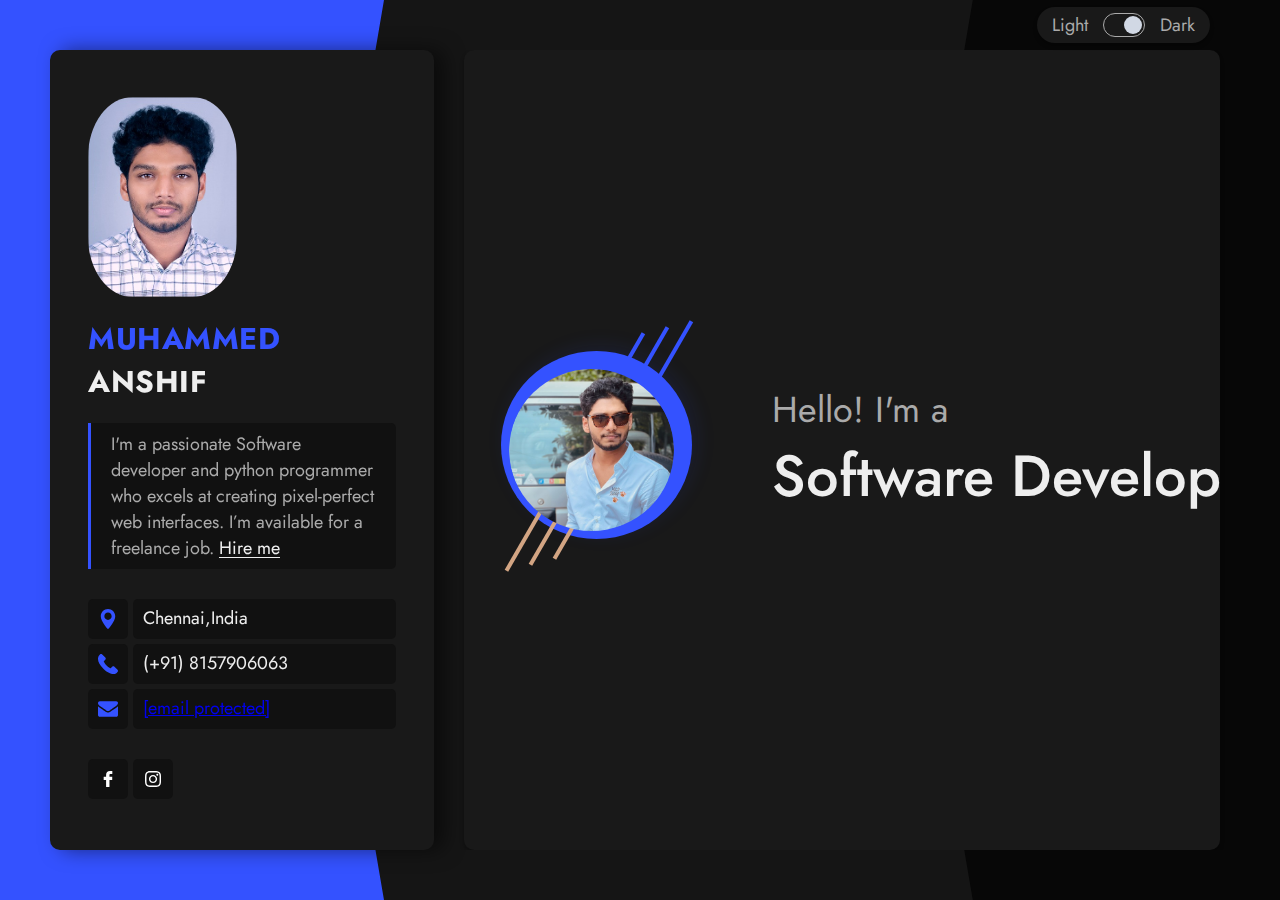
==== commit 95ab2527: "Your message describing the update" ====
--- a/index.html
+++ b/index.html
@@ -1,11 +1,7 @@
 <!DOCTYPE html>
-<!--[if lt IE 7 ]><html class="ie ie6" lang="en"> <![endif]-->
-<!--[if IE 7 ]><html class="ie ie7" lang="en"> <![endif]-->
-<!--[if IE 8 ]><html class="ie ie8" lang="en"> <![endif]-->
-<!--[if (gte IE 9)|!(IE)]><!--><html lang="en"> <!--<![endif]-->
+<html lang="en">
   
 
-<!-- Mirrored from frenify.net/envato/frenify/html/deeebo/2/index.html by HTTrack Website Copier/3.x [XR&CO'2014], Fri, 22 Jul 2022 03:09:49 GMT -->
 <head>
 
 <meta http-equiv="Content-Type" content="text/html; charset=utf-8" />
@@ -17,19 +13,18 @@
 
 <title>Portfolio</title>
 
-<!-- Google Fonts -->
+
 <link rel="preconnect" href="https://fonts.googleapis.com/" />
 <link rel="preconnect" href="https://fonts.gstatic.com/" crossorigin />
 <link href="https://fonts.googleapis.com/css2?family=Jost:ital,wght@0,100;0,200;0,300;0,400;0,500;0,600;0,700;0,800;0,900;1,100;1,200;1,300;1,400;1,500;1,600;1,700;1,800;1,900&amp;display=swap" rel="stylesheet" />
-<!-- /Google Fonts -->
-
-<!-- Styles -->
+
+
+
 <link type="text/css" rel="stylesheet" href="css/base7dd3.css?ver=4" />
 <link type="text/css" rel="stylesheet" href="css/magnific7dd3.css?ver=4" />
 <link type="text/css" rel="stylesheet" href="css/animated-headlines7dd3.css?ver=4" />
 <link type="text/css" rel="stylesheet" href="css/style7dd3.css?ver=4" />
-<!--[if lt IE 9]> <script type="text/javascript" src="js/modernizr.custom.js"></script> <![endif]-->
-<!-- /Styles -->
+
 
 </head>
 
@@ -80,13 +75,9 @@
 			</div>
 		</div>
 	</div>
-	<!-- /MODALBOX --> 
-
-	<!-- Overlay -->
+
 	<div class="right_bar_overlay"></div>
-	<!--/ Overlay -->
-
-	<!-- MODALBOX -->
+
 	<div class="deebo_fn_modalbox">
 		<a class="extra_closer" href="#"></a>
 		<div class="box_inner">
@@ -94,7 +85,7 @@
 			<div class="modal_content">
 
 				<div class="modal_in">
-					<!-- Content comes from JS -->
+				
 				</div>
 
 				<div class="fn__nav" data-from="" data-index="">
@@ -110,31 +101,27 @@
 			</div>
 		</div>
 	</div>
-	<!-- /MODALBOX --> 
-
-	<!-- Modal CV Card -->
+
 	<div class="deebo_fn_cv">
 
-		<!-- CV Inner -->
+	
 		<div class="deebo_fn__cv">
 
-			<!-- CV Background -->
+		
 			<div class="cv__bg"></div>
 			<div class="cv__bg2"></div>
-			<!-- /CV Background -->
-
-			<!-- CV Left Side -->
+		
 			<div class="cv__header">
 				<div class="in">
 					<div class="avatar">
 						<img src="img/header/4.jpeg" alt="">
 					</div>
 					<h3><span>Muhammed</span> Anshif</h3>
-					<p class="quote">I'm a passionate front-end web developer and  python programmer who excels at creating pixel-perfect web interfaces. I’m available for a freelance job. <a href="#contact" class="anchor">Hire me</a></p>
+					<p class="quote">I'm a passionate Software developer and  python programmer who excels at creating pixel-perfect web interfaces. I’m available for a freelance job. <a href="#contact" class="anchor">Hire me</a></p>
 					<ul class="contact_info">
 						<li>
 							<span class="icon"><img src="svg/location.svg" alt="" class="fn__svg"></span>
-							<p>Kavumannam, Wayanad Kerala,India</p>
+							<p>Chennai,India</p>
 						</li>
 						<li>
 							<span class="icon"><img src="svg/call.svg" alt="" class="fn__svg"></span>
@@ -146,11 +133,7 @@
 						</li>
 					</ul>
 					<ul class="social">
-						<li>
-							<a href="#" target="_blank" title="twitter.com">
-								<img class="fn__svg" src="svg/twitter.svg" alt="twitter.com" />
-							</a>
-						</li>
+						
 						<li>
 							<a href="#" target="_blank" title="facebook.com">
 								<img class="fn__svg" src="svg/facebook-logo.svg" alt="facebook.com" />
@@ -161,16 +144,8 @@
 								<img class="fn__svg" src="svg/instagram.svg" alt="instagram.com" />
 							</a>
 						</li>
-						<li>
-							<a href="#" target="_blank" title="printerest.com">
-								<img class="fn__svg" src="svg/pinterest.svg" alt="printerest.com" />
-							</a>
-						</li>
-						<li>
-							<a href="#" target="_blank" title="youtube.com">
-								<img class="fn__svg" src="svg/youtube.svg" alt="youtube.com" />
-							</a>
-						</li>
+						
+						
 					</ul>
 				</div>
 			</div>
@@ -201,8 +176,8 @@
 									<!-- It is animation title. You can change animation variation by changing extra class to one of next classes: zoom, rotate-1, letters type, letters rotate-2, loading-bar, slide, clip, letters rotate-3, letters scale, push. cd-headline class can not be removed.  -->
 									<span class="cd-headline clip">
 										<span class="cd-words-wrapper">
-										  <b class="is-visible">Python Programmer</b>
-										  <b>Developer</b>
+										  <b class="is-visible">Software Developer</b>
+										 
 										  <b>Freelancer</b>
 										</span>
 									</span>
@@ -218,15 +193,15 @@
 					<div class="section_title">
 						<h3>Biography</h3>
 					</div>
-					<p>I'm a Freelancer full-stack Web Developer over 1 year experience,from kerala.I code and create web elements for amazing people<br> around the world. I like to work with new people.New people are New experiences.</p>
+					<p>I'm a full-stack Web Developer over 1 year experience,from Chennai.I code and create web elements for amazing people<br> around the world. I like to work with new people.New people are New experiences.</p>
 					<div class="fn_cs_info_items">
 						<ul>
 							<li><p>Name: <span>Muhammed Anshif</span></p></li>
 							<li><p>Birthday: <span>June 15, 2000</span></p></li>
 							<li><p>Languages: <span>English, Malayalam, Hindi,Tamil</span></p></li>
-							<li><p>Age: <span>22 Years</span></p></li>
+							<li><p>Age: <span>24 Years</span></p></li>
 							<li><p>Nationality: <span>Indian</span></p></li>
-							<li><p>Adress: <span>Wayanad, Kerala</span></p></li>
+							<li><p>Adress: <span>Teynambet, Chnnnai</span></p></li>
 							<li><p>Telegram: <span>Available</span></p></li>
 							<li><p>Phone: <span><a href="tel:+918157906063">(+91)8157906063</a></span></p></li>
 							<li><p>Skype: <span>muhammedanshif35</span></p></li>
@@ -234,16 +209,23 @@
 						</ul>
 					</div>
 				</section>
-				<!-- /CV: Biography Section -->
-
-
-				<!-- CV: Education Section -->
+
 				<section id="cv_education">
 					<div class="section_title">
 						<h3>Education</h3>
 					</div>
 					<div class="fn_cs_boxed_list">
 						<ul>
+							<li>
+								<div class="item">
+									<div class="item_top">
+										<h5>Madras University</h5>
+										<span>( 2022 — 2024 )</span>
+									</div>
+									<h3>Masters in Computer Application</h3>
+									<p>Completed my Masters in Computer Application from SRM arts and science Collage,Kattankulathur,TamilNadu under Madras University. CGPA-8.3</p>
+								</div>
+							</li>
 							<li>
 								<div class="item">
 									<div class="item_top">
@@ -277,24 +259,31 @@
 						</ul>
 					</div>
 				</section>
-				<!-- /CV: Education Section -->
-
-
-				<!-- CV: Experience Section -->
+	
 				<section id="cv_experience">
 					<div class="section_title">
 						<h3>Experience</h3>
 					</div>
 					<div class="fn_cs_boxed_list">
 						<ul>
+							<li>
+								<div class="item">
+									<div class="item_top">
+										<h5>Softlogic Academy Pvt.Ltd</h5>
+										<span>( 2024 — 2025 )</span>
+									</div>
+									<h3>MERN Stack developer Internship</h3>
+									<p>Completed My training programme from Softlogic Academy Pvt.Ltd,T.Nagar,Chennai.</p>
+								</div>
+							</li>
 							<li>
 								<div class="item">
 									<div class="item_top">
 										<h5>Quest  Innovative Solutions</h5>
 										<span>( 2021 — 2022 )</span>
 									</div>
-									<h3>Full Stack Web developer</h3>
-									<p>Completed My training programme from quest innovative solutions,Calicut</p>
+									<h3>Python Full Stack developer Internship</h3>
+									<p>Completed My training programme from quest innovative solutions,Calicut,Kerala</p>
 								</div>
 							</li>
 							<li>
@@ -307,20 +296,11 @@
 									<p>I'm a Freelancer full-stack Web Developer over 1 year experience.</p>
 								</div>
 							</li>
-							<li>
-								<!-- <div class="item">
-									<div class="item_top">
-										<h5>Twitter  LLC</h5>
-										<span>( 2016 — 2011 )</span>
-									</div>
-									<h3>Graphic Designer</h3>
-									<p>Adipisicing Lorem ipsum dolor sit amet, consectetur elit, sed do eiusmod tempor incididunt ut labore et dolore magna aliqua. </p>
-								</div> -->
-							</li>
+							
 						</ul>
 					</div>
 				</section>
-				<!-- /CV: Experience Section -->
+			
 
 
 				<!-- CV: Skills Section -->
@@ -329,15 +309,15 @@
 						<h3>Professionality</h3>
 					</div>
 					<div class="fn_cs_progress_bar">
-						<div class="progress_item" data-value="80">
+						<div class="progress_item" data-value="60">
 							<div class="item_in">
-								<h3 class="progress_title">Adobe Photoshop</h3>
+								<h3 class="progress_title">React</h3>
 								<span class="progress_percent"></span>
 								<div class="progress_bg"></div>
 							</div>
 						</div>
 
-						<div class="progress_item" data-value="85">
+						<div class="progress_item" data-value="80">
 							<div class="item_in">
 								<h3 class="progress_title">HTML5 &amp; CSS3</h3>
 								<span class="progress_percent"></span>
@@ -355,7 +335,7 @@
 
 						<div class="progress_item" data-value="60">
 							<div class="item_in">
-								<h3 class="progress_title">Java</h3>
+								<h3 class="progress_title">MySQL</h3>
 								<span class="progress_percent"></span>
 								<div class="progress_bg"></div>
 							</div>
@@ -367,71 +347,14 @@
 
 
 				<!-- CV: Services Section -->
-				<section id="cv_services">
-					<div class="section_title">
-						<h3>Services</h3>
-					</div>
-					<p>I help ambitious businesses like yours generate more profits by building awareness, driving web traffic, connecting with customers and growing overall sales.</p>
-					<div class="fn_cs_service_list">
-						<ul>
-							<li>
-								<div class="item">
-									<div class="item_left">
-										<h3>Websites &amp; platforms</h3>
-										<p>I build brands through cultural insights &amp; strategic vision. Custom crafted business solutions.</p>
-									</div>
-									<div class="item_right">
-										<p>offer price</p>
-										<h3>$10</h3>
-									</div>
-								</div>
-							</li>
-							<li>
-								<div class="item">
-									<div class="item_left">
-										<h3>Mobile applications</h3>
-										<p>Custom marketing solutions. Get your business on the next level. We provide worldwide marketing.</p>
-									</div>
-									<div class="item_right">
-										<p>offer price</p>
-										<h3>$10</h3>
-									</div>
-								</div>
-							</li>
-							<li>
-								<!-- <div class="item">
-									<div class="item_left">
-										<h3>Strategy &amp; branding</h3>
-										<p>Design direction for business. Get your business on the next level. We help to create great experiences.</p>
-									</div>
-									<div class="item_right">
-										<p>Starts from</p>
-										<h3>$500</h3>
-									</div>
-								</div>
-							</li>
-							<li> -->
-								<div class="item">
-									<div class="item_left">
-										<h3>Design conspect</h3>
-										<p>Design direction for business. Get your business on the next level. We help to create great experiences.</p>
-									</div>
-									<div class="item_right">
-										<p>offer price</p>
-										<h3>$10</h3>
-									</div>
-								</div>
-							</li>
-						</ul>
-					</div>
-				</section>
+				
 				<!-- /CV: Services Section -->
 				
 				
 				<!-- CV: Portfolio Section-->
 				<section id="cv_portfolio">
 					<div class="section_title">
-						<h3>Portfolio</h3>
+						<h3>Projects</h3>
 					</div>
 					
 					<!-- Portfolio Shortcode -->
@@ -441,104 +364,13 @@
 						<div class="portfolio_filter">
 							<ul>
 								<li><a href="#" class="current" data-filter="*">All</a></li>
-								<li><a href="#" data-filter=".youtube">Youtube</a></li>
-								<li><a href="#" data-filter=".vimeo">Vimeo</a></li>
-								<li><a href="#" data-filter=".soundcloud">Soundcloud</a></li>
-								<li><a href="#" data-filter=".popup">Popup</a></li>
 							</ul>
 						</div>
 						<!-- /Portfolio Filter -->
 						
 						
 						<!-- Portfolio List -->
-						<div class="portfolio_list">
-							<ul class="gallery_zoom grid">
-								<li class="youtube grid-item">
-									<div class="inner">
-										<div class="entry">
-											<a class="popup-youtube" href="https://www.youtube.com/watch?v=7e90gBu4pas">
-												<img src="img/thumb/42-56.jpg" alt="" />
-												<div class="main" data-bg-img="img/portfolio/1.jpg"></div>
-												<div class="mobile_title">
-													<h3>Mockup Shape</h3>
-													<span>Youtube</span>
-												</div>
-											</a>
-										</div>
-									</div>
-								</li>
-								<li class="vimeo grid-item">
-									<div class="inner">
-										<div class="entry">
-											<a class="popup-vimeo" href="https://vimeo.com/337293658">
-												<img src="img/thumb/42-34.jpg" alt="" />
-												<div class="main" data-bg-img="img/portfolio/2.jpg"></div>
-												<div class="mobile_title">
-													<h3>Ave Bottle</h3>
-													<span>Vimeo</span>
-												</div>
-											</a>
-										</div>
-									</div>
-								</li>
-								<li class="soundcloud grid-item">
-									<div class="inner">
-										<div class="entry">
-											<a class="soundcloude_link mfp-iframe audio" href="https://w.soundcloud.com/player/?url=https%3A//api.soundcloud.com/tracks/471954807&amp;color=%23ff5500&amp;auto_play=true&amp;hide_related=false&amp;show_comments=true&amp;show_user=true&amp;show_reposts=false&amp;show_teaser=true&amp;visual=true">
-												<img src="img/thumb/42-56.jpg" alt="" />
-												<div class="main" data-bg-img="img/portfolio/3.jpg"></div>
-												<div class="mobile_title">
-													<h3>Magic Art</h3>
-													<span>Soundcloud</span>
-												</div>
-											</a>
-										</div>
-									</div>
-								</li>
-								<li class="popup grid-item">
-									<div class="inner">
-										<div class="entry">
-											<a class="zoom" href="img/portfolio/5.jpg">
-												<img src="img/thumb/42-56.jpg" alt="" />
-												<div class="main" data-bg-img="img/portfolio/5.jpg"></div>
-												<div class="mobile_title">
-													<h3>Blue Lemon</h3>
-													<span>Popup</span>
-												</div>
-											</a>
-										</div>
-									</div>
-								</li>
-								<li class="popup grid-item">
-									<div class="inner">
-										<div class="entry">
-											<a class="zoom" href="img/portfolio/4.jpg">
-												<img src="img/thumb/42-34.jpg" alt="" />
-												<div class="main" data-bg-img="img/portfolio/4.jpg"></div>
-												<div class="mobile_title">
-													<h3>Art Stone</h3>
-													<span>Popup</span>
-												</div>
-											</a>
-										</div>
-									</div>
-								</li>
-								<li class="popup grid-item">
-									<div class="inner">
-										<div class="entry">
-											<a class="zoom" href="img/portfolio/6.jpg">
-												<img src="img/thumb/42-34.jpg" alt="" />
-												<div class="main" data-bg-img="img/portfolio/6.jpg"></div>
-												<div class="mobile_title">
-													<h3>Global Evolution</h3>
-													<span>Popup</span>
-												</div>
-											</a>
-										</div>
-									</div>
-								</li>
-							</ul>
-						</div>
+						
 						<!-- /Portfolio List -->
 						
 					</div>
@@ -648,56 +480,8 @@
 				<!-- /CV: Testimonials -->
 				
 				
-				<!-- CV: Clients Section -->
-				<section id="clients" class="section_clients">
-					<div class="section_title">
-						<h3>Clients</h3>
-					</div>
-					<div class="clients_wrapper">
-						<ul>
-							<li>
-								<a href="#">
-									<img src="img/clients/1.png" alt="colorlib" />
-								</a>
-							</li>
-							<li>
-								<a href="#">
-									<img src="img/clients/2.png" alt="envato" />
-								</a>
-							</li>
-							<li>
-								<a href="#">
-									<img src="img/clients/3.png" alt="pingdom" />
-								</a>
-							</li>
-							<li>
-								<a href="#">
-									<img src="img/clients/4.png" alt="magento" />
-								</a>
-							</li>
-							<li>
-								<a href="#">
-									<img src="img/clients/5.png" alt="woocommerce" />
-								</a>
-							</li>
-							<li>
-								<a href="#">
-									<img src="img/clients/6.png" alt="larevel" />
-								</a>
-							</li>
-							<li>
-								<a href="#">
-									<img src="img/clients/7.png" alt="angular" />
-								</a>
-							</li>
-							<li>
-								<a href="#">
-									<img src="img/clients/8.png" alt="google" /> 
-								</a>
-							</li>
-						</ul>
-					</div>
-				</section> 
+				<!-- CV: Refference Section -->
+				
 				<!-- /CV: Clients Section -->
 				
 				
@@ -877,7 +661,8 @@
 									</div>
 								</div>
 								<div class="item">
-									<a id="send_message" href="#">Send Message</a>
+									<a id="send_message" href="#" onClick="event.preventDefault(); alert('ERROR!')">Send Message</a>
+
 								</div>
 							</div>
 						</div>
@@ -910,4 +695,4 @@
 </body>
 
 <!-- Mirrored from frenify.net/envato/frenify/html/deeebo/2/index.html by HTTrack Website Copier/3.x [XR&CO'2014], Fri, 22 Jul 2022 03:09:51 GMT -->
-</html>+</html>
--- a/css/style7dd3.css
+++ b/css/style7dd3.css
@@ -563,7 +563,7 @@
 .section_header .circle .bg_img{
 	position: absolute;
 	top: 18px;
-	left: 18px;
+	left: 15px;
 	bottom: 18px;
 	right: 18px;
 	display: block;
@@ -596,7 +596,7 @@
 .section_header .circle_holder_orange span{
 	position: absolute;
 	top: 30px;
-	right: 15px;
+	right: px;
 	left: 0px;
 	bottom: 0px;
 	background-color: #d3a583;
